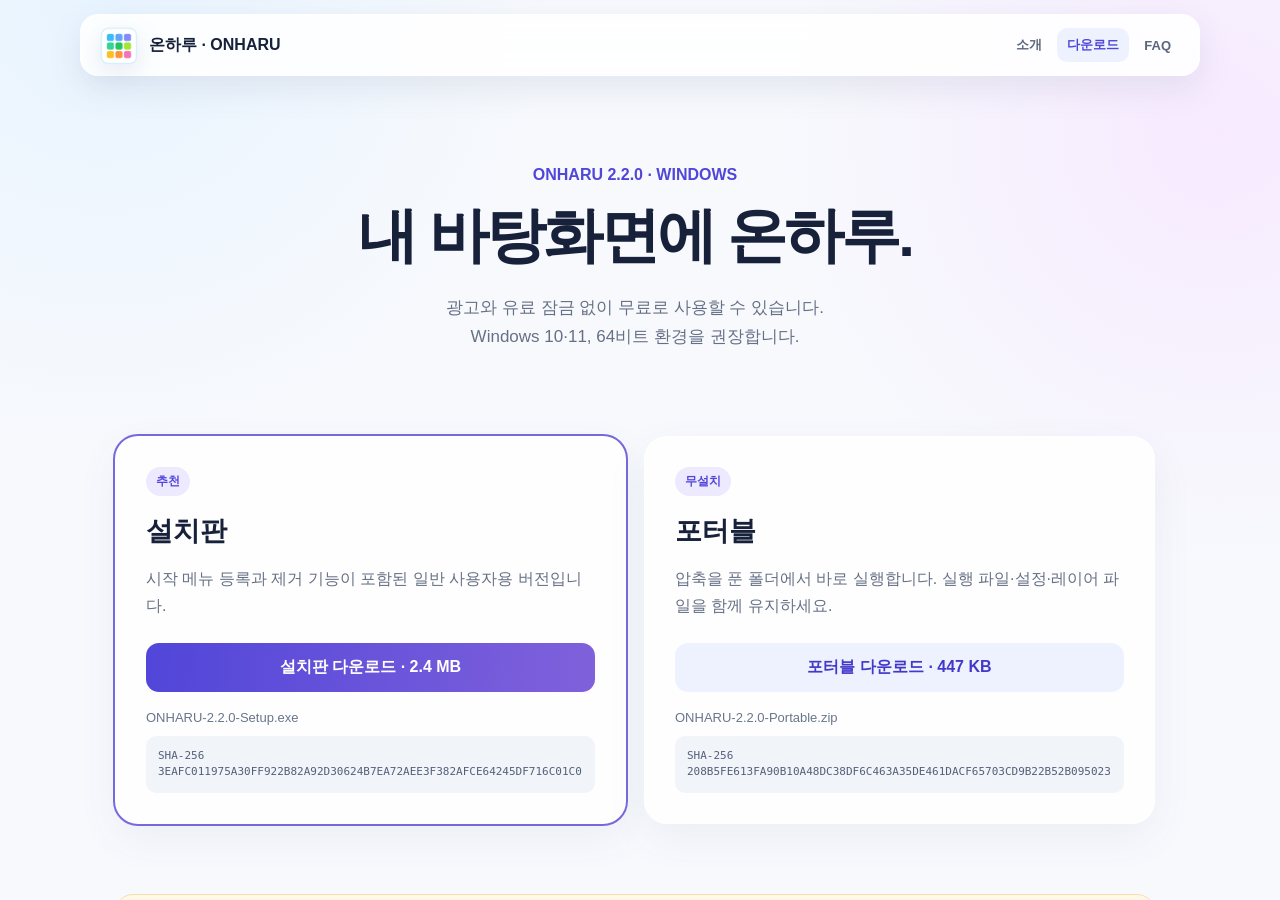
==== Distribution/ONHARU-DOWNLOAD.html @ 5af00bdf "Release ONHARU 2.2.0" ====
<!doctype html>
<html lang="ko"><head><meta charset="utf-8"><meta name="viewport" content="width=device-width,initial-scale=1">
<title>온하루 ONHARU — 다운로드</title><meta name="description" content="Windows용 바탕화면 달력 ONHARU 2.1 설치판과 포터블 버전 다운로드">
<style>:root{--ink:#17213a;--muted:#667085;--line:#dfe5f1;--indigo:#5146d9;--paper:#f7f9fd}*{box-sizing:border-box}body{margin:0;font-family:"Pretendard","Noto Sans KR","Segoe UI",sans-serif;color:var(--ink);background:radial-gradient(circle at 8% 0,#e8f4ff 0,transparent 30%),radial-gradient(circle at 95% 15%,#f7eaff 0,transparent 30%),var(--paper)}a{color:inherit}.wrap{width:min(1040px,calc(100% - 36px));margin:auto}.hero{text-align:center;padding:76px 0 42px}.eyebrow{color:var(--indigo);font-weight:800}.hero h1{font-size:clamp(38px,6vw,60px);letter-spacing:-.05em;margin:12px 0}.hero p{color:var(--muted);font-size:17px;line-height:1.7}.downloads{display:grid;grid-template-columns:1fr 1fr;gap:18px;margin:25px auto 70px}.card{background:#ffffffdb;border:1px solid #fff;border-radius:23px;padding:30px;box-shadow:0 14px 40px #53618412;transition:.2s ease}.card.downloading{transform:translateY(-4px);box-shadow:0 18px 46px #5146d926}.card.recommend{outline:2px solid #7669df}.badge{display:inline-block;padding:6px 10px;border-radius:999px;background:#ede9fe;color:#5146d9;font-size:12px;font-weight:800}.card h2{margin:17px 0 8px;font-size:27px}.card p{color:var(--muted);line-height:1.7;min-height:55px}.button{display:block;margin:23px 0 16px;padding:14px;border-radius:13px;text-align:center;text-decoration:none;background:linear-gradient(95deg,#5146d9,#8061db);color:white;font-weight:850;transition:.2s ease}.button:hover{transform:translateY(-2px);box-shadow:0 10px 25px #5146d933}.button.started{background:linear-gradient(95deg,#318b80,#52b8c8);box-shadow:none}.secondary{background:#eef2ff;color:#4338ca}.meta{font-size:13px;color:#68758b}.hash{display:block;margin-top:10px;padding:12px;background:#f1f4f9;border-radius:10px;overflow-wrap:anywhere;font:11px/1.5 Consolas,monospace;color:#536079}.notice{margin-bottom:85px;padding:25px 28px;background:#fff7e7;border:1px solid #f3dfae;border-radius:18px}.notice h2{font-size:18px;margin:0 0 8px}.notice p{margin:0;color:#6f6249;line-height:1.7;font-size:14px}.download-toast{position:fixed;z-index:1100;right:26px;bottom:26px;max-width:360px;padding:17px 20px;border:1px solid #fff;border-radius:17px;background:#17213aeb;color:#fff;box-shadow:0 16px 45px #17213a40;opacity:0;transform:translateY(18px);pointer-events:none;transition:.25s ease}.download-toast.show{opacity:1;transform:none}.download-toast strong{display:block;margin-bottom:4px}.download-toast span{color:#cbd5e1;font-size:13px}footer{padding:25px 0 40px;border-top:1px solid var(--line);color:#7a869b;font-size:12px;display:flex;justify-content:space-between}@media(max-width:680px){.downloads{grid-template-columns:1fr}.hero{padding-top:48px}.card p{min-height:0}.download-toast{right:14px;bottom:14px;left:14px}}</style><link rel="stylesheet" href="ONHARU-SITE.css"></head>
<body><header class="site-header"><div class="site-header-inner"><a class="site-brand" href="ONHARU-FEATURES.html"><img class="site-logo" src="onharu-icon.png" alt="">온하루 · ONHARU</a><nav class="site-nav" aria-label="주요 메뉴"><a href="ONHARU-FEATURES.html">소개</a><a href="ONHARU-DOWNLOAD.html" aria-current="page">다운로드</a><a href="ONHARU-FAQ.html">FAQ</a></nav></div></header><div class="site-scroll">
<main class="wrap"><section class="hero"><div class="eyebrow">ONHARU 2.2.0 · WINDOWS</div><h1>내 바탕화면에 온하루.</h1><p>광고와 유료 잠금 없이 무료로 사용할 수 있습니다.<br>Windows 10·11, 64비트 환경을 권장합니다.</p></section>
<section class="downloads"><article class="card recommend"><span class="badge">추천</span><h2>설치판</h2><p>시작 메뉴 등록과 제거 기능이 포함된 일반 사용자용 버전입니다.</p><a class="button" data-file="setup" href="downloads/ONHARU-2.2.0-Setup.exe" download>설치판 다운로드 · 2.4 MB</a><span class="meta">ONHARU-2.2.0-Setup.exe</span><code class="hash">SHA-256<br>3EAFC011975A30FF922B82A92D30624B7EA72AEE3F382AFCE64245DF716C01C0</code></article>
<article class="card"><span class="badge">무설치</span><h2>포터블</h2><p>압축을 푼 폴더에서 바로 실행합니다. 실행 파일·설정·레이어 파일을 함께 유지하세요.</p><a class="button secondary" data-file="portable" href="downloads/ONHARU-2.2.0-Portable.zip" download>포터블 다운로드 · 447 KB</a><span class="meta">ONHARU-2.2.0-Portable.zip</span><code class="hash">SHA-256<br>208B5FE613FA90B10A48DC38DF6C463A35DE461DACF65703CD9B22B52B095023</code></article></section><div class="download-toast" role="status" aria-live="polite"><strong>다운로드를 시작했습니다.</strong><span>브라우저의 다운로드 목록에서 파일을 확인하세요.</span></div>
<section class="notice"><h2>Windows에서 ‘알 수 없는 게시자’가 표시될 수 있습니다.</h2><p>현재 설치 파일에는 유료 코드 서명이 적용되지 않았습니다. 이 페이지의 SHA-256 값과 받은 파일의 값을 비교해 출처를 확인하세요. 일정·설정·연동 정보와 자동 백업은 <code>%LOCALAPPDATA%\Onharu</code>에 안전하게 저장됩니다.</p></section></main>

<footer class="site-footer"><div class="site-footer-inner"><span>MADE BY JUAN.HJLEE · ONHARU</span><span class="site-footer-meta"><a href="ONHARU-SUPPORT.html">지원·문의</a><span>·</span>
<a href="ONHARU-RELEASES.html">릴리스 노트</a><span>·</span>
<a href="ONHARU-TERMS.html">이용약관</a><span>·</span>
<a href="ONHARU-PRIVACY.html">개인정보처리방침</a><span>·</span><span>© 2026 ONHARU</span></span></div></footer>
</div><script>const toast=document.querySelector('.download-toast');document.querySelectorAll('.button[download]').forEach(button=>button.addEventListener('click',()=>{new Image().src=`download-hit.gif?file=${button.dataset.file}&v=${Date.now()}`;document.querySelectorAll('.card').forEach(card=>card.classList.remove('downloading'));button.closest('.card').classList.add('downloading');const label=button.textContent;button.classList.add('started');button.textContent='다운로드 시작됨 ✓';toast.classList.add('show');clearTimeout(window.downloadNotice);window.downloadNotice=setTimeout(()=>{button.classList.remove('started');button.textContent=label;button.closest('.card').classList.remove('downloading');toast.classList.remove('show')},4000)}));</script></body></html>
---- Distribution/ONHARU-SITE.css ----
html,body{height:100%;overflow:hidden}
.site-header{position:fixed;z-index:1000;top:14px;left:0;width:100%;padding:0 16px}
.site-header-inner{width:min(1120px,100%);height:62px;margin:auto;padding:0 18px;display:flex;align-items:center;justify-content:space-between;gap:20px;border:1px solid #fff;background:#ffffffd9;border-radius:18px;box-shadow:0 12px 35px #5361841f;backdrop-filter:blur(16px);-webkit-backdrop-filter:blur(16px)}
.site-brand{display:flex;align-items:center;gap:11px;flex:0 0 auto;color:#17213a;font-weight:850;text-decoration:none}
.site-logo{display:block;width:39px;height:39px;object-fit:contain;filter:drop-shadow(0 8px 12px #6574a024)}
.site-nav{display:flex;align-items:center;gap:5px}.site-nav a{padding:8px 10px;border-radius:10px;color:#59667c;font-size:13px;font-weight:750;text-decoration:none;white-space:nowrap}.site-nav a:hover,.site-nav a[aria-current=page]{background:#eef2ff;color:#5146d9}
.site-footer{width:100%;padding:25px 18px 40px;border-top:1px solid #dfe5f1;color:#7a869b;font-size:12px}.site-footer-inner{width:min(1120px,100%);margin:auto;display:flex;align-items:center;justify-content:space-between;gap:18px}.site-footer-meta{display:flex;align-items:center;justify-content:flex-end;flex-wrap:wrap;gap:8px}.site-footer a{color:#7a869b;text-decoration:none}.site-footer a:hover{color:#5146d9;text-decoration:underline;text-underline-offset:3px}
.site-scroll{position:fixed;inset:90px 0 0;overflow-y:scroll;overflow-x:hidden;scrollbar-gutter:stable;scrollbar-width:thin;scrollbar-color:#8679df #edf3fb}
.site-scroll::-webkit-scrollbar{width:13px}.site-scroll::-webkit-scrollbar-track{background:linear-gradient(#f0f5fc,#f8effa);border-radius:999px}.site-scroll::-webkit-scrollbar-thumb{min-height:54px;border:3px solid transparent;border-radius:999px;background:linear-gradient(180deg,#7568da,#a56dce,#67bfc2) border-box}.site-scroll::-webkit-scrollbar-thumb:hover{background:linear-gradient(180deg,#5f53c9,#9360bc,#4eaaae) border-box}
@media(max-width:620px){.site-header{top:8px;padding:0 8px}.site-header-inner{height:58px;padding:0 11px;border-radius:15px;gap:8px}.site-brand{font-size:0;gap:0}.site-logo{transform:scale(.9)}.site-nav{gap:0}.site-nav a{padding:8px 9px;font-size:12px}.site-scroll{inset:76px 0 0}.site-scroll::-webkit-scrollbar{width:9px}.site-footer{padding:22px 18px 30px}.site-footer-inner{align-items:flex-start;flex-direction:column;gap:8px}}
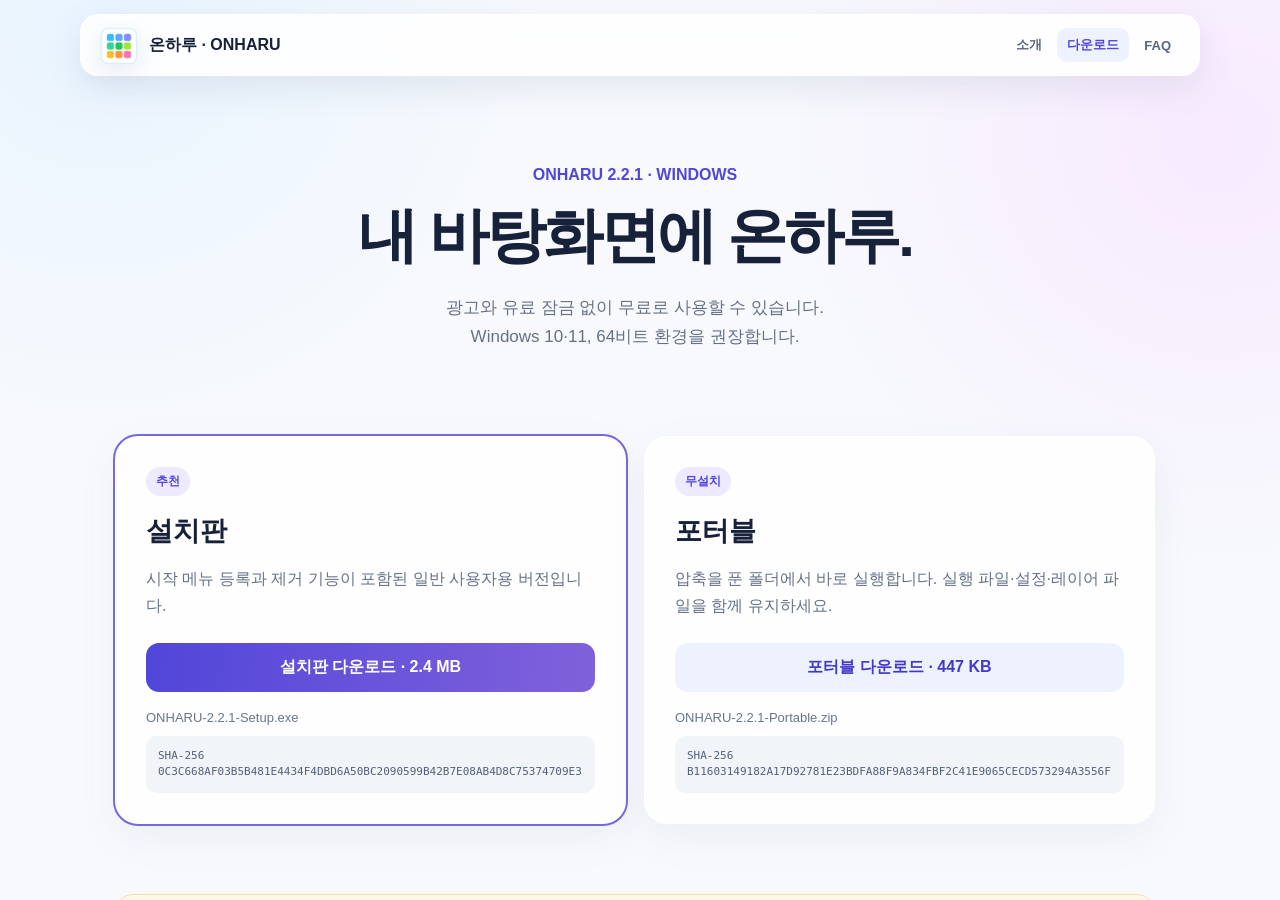
==== commit 37b889c9: "Release ONHARU 2.2.1 and repair update checks" ====
--- a/Distribution/ONHARU-DOWNLOAD.html
+++ b/Distribution/ONHARU-DOWNLOAD.html
@@ -1,11 +1,11 @@
 <!doctype html>
 <html lang="ko"><head><meta charset="utf-8"><meta name="viewport" content="width=device-width,initial-scale=1">
-<title>온하루 ONHARU — 다운로드</title><meta name="description" content="Windows용 바탕화면 달력 ONHARU 2.1 설치판과 포터블 버전 다운로드">
+<title>온하루 ONHARU — 다운로드</title><meta name="description" content="Windows용 바탕화면 달력 ONHARU 2.2 설치판과 포터블 버전 다운로드">
 <style>:root{--ink:#17213a;--muted:#667085;--line:#dfe5f1;--indigo:#5146d9;--paper:#f7f9fd}*{box-sizing:border-box}body{margin:0;font-family:"Pretendard","Noto Sans KR","Segoe UI",sans-serif;color:var(--ink);background:radial-gradient(circle at 8% 0,#e8f4ff 0,transparent 30%),radial-gradient(circle at 95% 15%,#f7eaff 0,transparent 30%),var(--paper)}a{color:inherit}.wrap{width:min(1040px,calc(100% - 36px));margin:auto}.hero{text-align:center;padding:76px 0 42px}.eyebrow{color:var(--indigo);font-weight:800}.hero h1{font-size:clamp(38px,6vw,60px);letter-spacing:-.05em;margin:12px 0}.hero p{color:var(--muted);font-size:17px;line-height:1.7}.downloads{display:grid;grid-template-columns:1fr 1fr;gap:18px;margin:25px auto 70px}.card{background:#ffffffdb;border:1px solid #fff;border-radius:23px;padding:30px;box-shadow:0 14px 40px #53618412;transition:.2s ease}.card.downloading{transform:translateY(-4px);box-shadow:0 18px 46px #5146d926}.card.recommend{outline:2px solid #7669df}.badge{display:inline-block;padding:6px 10px;border-radius:999px;background:#ede9fe;color:#5146d9;font-size:12px;font-weight:800}.card h2{margin:17px 0 8px;font-size:27px}.card p{color:var(--muted);line-height:1.7;min-height:55px}.button{display:block;margin:23px 0 16px;padding:14px;border-radius:13px;text-align:center;text-decoration:none;background:linear-gradient(95deg,#5146d9,#8061db);color:white;font-weight:850;transition:.2s ease}.button:hover{transform:translateY(-2px);box-shadow:0 10px 25px #5146d933}.button.started{background:linear-gradient(95deg,#318b80,#52b8c8);box-shadow:none}.secondary{background:#eef2ff;color:#4338ca}.meta{font-size:13px;color:#68758b}.hash{display:block;margin-top:10px;padding:12px;background:#f1f4f9;border-radius:10px;overflow-wrap:anywhere;font:11px/1.5 Consolas,monospace;color:#536079}.notice{margin-bottom:85px;padding:25px 28px;background:#fff7e7;border:1px solid #f3dfae;border-radius:18px}.notice h2{font-size:18px;margin:0 0 8px}.notice p{margin:0;color:#6f6249;line-height:1.7;font-size:14px}.download-toast{position:fixed;z-index:1100;right:26px;bottom:26px;max-width:360px;padding:17px 20px;border:1px solid #fff;border-radius:17px;background:#17213aeb;color:#fff;box-shadow:0 16px 45px #17213a40;opacity:0;transform:translateY(18px);pointer-events:none;transition:.25s ease}.download-toast.show{opacity:1;transform:none}.download-toast strong{display:block;margin-bottom:4px}.download-toast span{color:#cbd5e1;font-size:13px}footer{padding:25px 0 40px;border-top:1px solid var(--line);color:#7a869b;font-size:12px;display:flex;justify-content:space-between}@media(max-width:680px){.downloads{grid-template-columns:1fr}.hero{padding-top:48px}.card p{min-height:0}.download-toast{right:14px;bottom:14px;left:14px}}</style><link rel="stylesheet" href="ONHARU-SITE.css"></head>
 <body><header class="site-header"><div class="site-header-inner"><a class="site-brand" href="ONHARU-FEATURES.html"><img class="site-logo" src="onharu-icon.png" alt="">온하루 · ONHARU</a><nav class="site-nav" aria-label="주요 메뉴"><a href="ONHARU-FEATURES.html">소개</a><a href="ONHARU-DOWNLOAD.html" aria-current="page">다운로드</a><a href="ONHARU-FAQ.html">FAQ</a></nav></div></header><div class="site-scroll">
-<main class="wrap"><section class="hero"><div class="eyebrow">ONHARU 2.2.0 · WINDOWS</div><h1>내 바탕화면에 온하루.</h1><p>광고와 유료 잠금 없이 무료로 사용할 수 있습니다.<br>Windows 10·11, 64비트 환경을 권장합니다.</p></section>
-<section class="downloads"><article class="card recommend"><span class="badge">추천</span><h2>설치판</h2><p>시작 메뉴 등록과 제거 기능이 포함된 일반 사용자용 버전입니다.</p><a class="button" data-file="setup" href="downloads/ONHARU-2.2.0-Setup.exe" download>설치판 다운로드 · 2.4 MB</a><span class="meta">ONHARU-2.2.0-Setup.exe</span><code class="hash">SHA-256<br>3EAFC011975A30FF922B82A92D30624B7EA72AEE3F382AFCE64245DF716C01C0</code></article>
-<article class="card"><span class="badge">무설치</span><h2>포터블</h2><p>압축을 푼 폴더에서 바로 실행합니다. 실행 파일·설정·레이어 파일을 함께 유지하세요.</p><a class="button secondary" data-file="portable" href="downloads/ONHARU-2.2.0-Portable.zip" download>포터블 다운로드 · 447 KB</a><span class="meta">ONHARU-2.2.0-Portable.zip</span><code class="hash">SHA-256<br>208B5FE613FA90B10A48DC38DF6C463A35DE461DACF65703CD9B22B52B095023</code></article></section><div class="download-toast" role="status" aria-live="polite"><strong>다운로드를 시작했습니다.</strong><span>브라우저의 다운로드 목록에서 파일을 확인하세요.</span></div>
+<main class="wrap"><section class="hero"><div class="eyebrow">ONHARU 2.2.1 · WINDOWS</div><h1>내 바탕화면에 온하루.</h1><p>광고와 유료 잠금 없이 무료로 사용할 수 있습니다.<br>Windows 10·11, 64비트 환경을 권장합니다.</p></section>
+<section class="downloads"><article class="card recommend"><span class="badge">추천</span><h2>설치판</h2><p>시작 메뉴 등록과 제거 기능이 포함된 일반 사용자용 버전입니다.</p><a class="button" data-file="setup" href="downloads/ONHARU-2.2.1-Setup.exe" download>설치판 다운로드 · 2.4 MB</a><span class="meta">ONHARU-2.2.1-Setup.exe</span><code class="hash">SHA-256<br>0C3C668AF03B5B481E4434F4DBD6A50BC2090599B42B7E08AB4D8C75374709E3</code></article>
+<article class="card"><span class="badge">무설치</span><h2>포터블</h2><p>압축을 푼 폴더에서 바로 실행합니다. 실행 파일·설정·레이어 파일을 함께 유지하세요.</p><a class="button secondary" data-file="portable" href="downloads/ONHARU-2.2.1-Portable.zip" download>포터블 다운로드 · 447 KB</a><span class="meta">ONHARU-2.2.1-Portable.zip</span><code class="hash">SHA-256<br>B11603149182A17D92781E23BDFA88F9A834FBF2C41E9065CECD573294A3556F</code></article></section><div class="download-toast" role="status" aria-live="polite"><strong>다운로드를 시작했습니다.</strong><span>브라우저의 다운로드 목록에서 파일을 확인하세요.</span></div>
 <section class="notice"><h2>Windows에서 ‘알 수 없는 게시자’가 표시될 수 있습니다.</h2><p>현재 설치 파일에는 유료 코드 서명이 적용되지 않았습니다. 이 페이지의 SHA-256 값과 받은 파일의 값을 비교해 출처를 확인하세요. 일정·설정·연동 정보와 자동 백업은 <code>%LOCALAPPDATA%\Onharu</code>에 안전하게 저장됩니다.</p></section></main>
 
 <footer class="site-footer"><div class="site-footer-inner"><span>MADE BY JUAN.HJLEE · ONHARU</span><span class="site-footer-meta"><a href="ONHARU-SUPPORT.html">지원·문의</a><span>·</span>
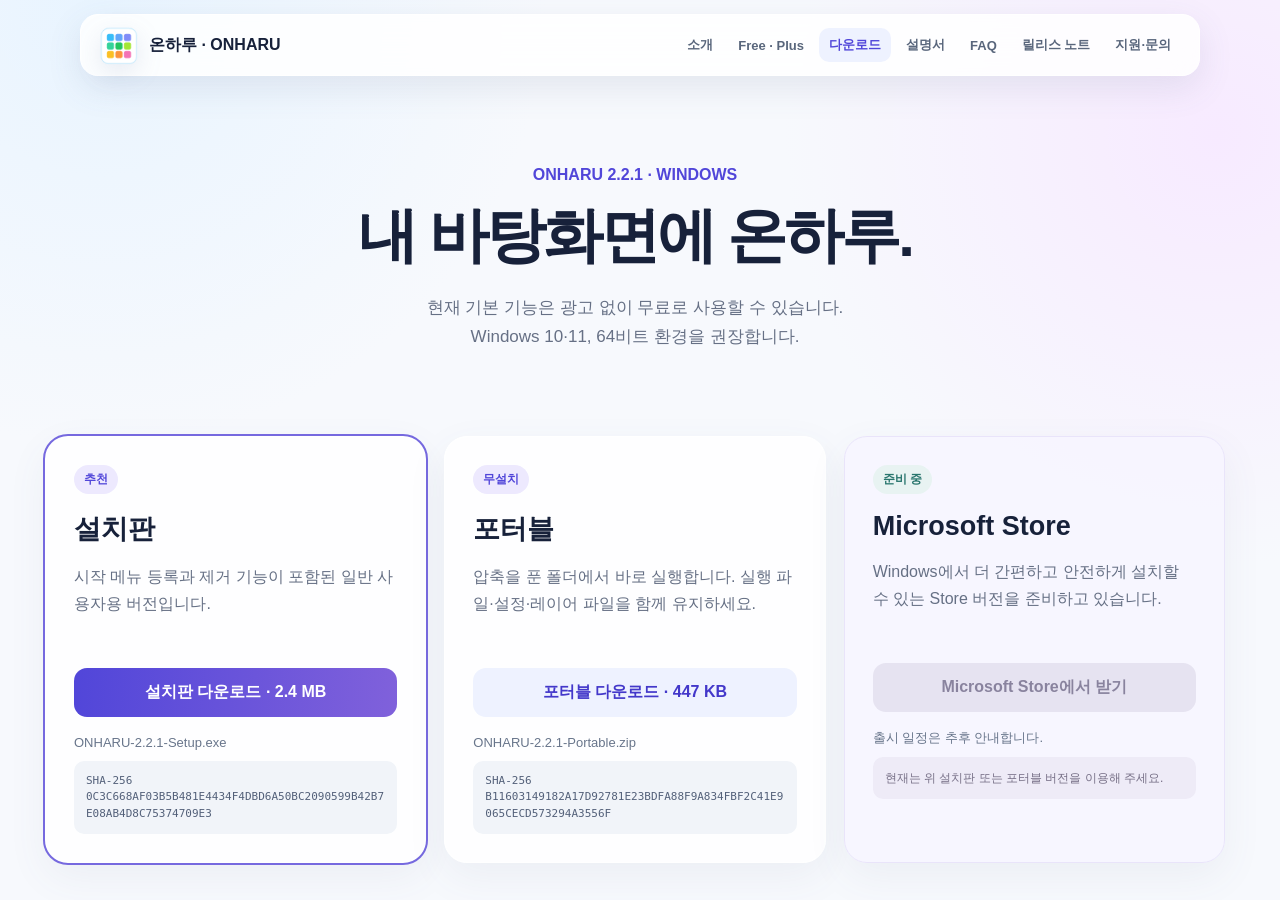
==== commit 195755d6: "Release ONHARU 2.2.2" ====
--- a/Distribution/ONHARU-DOWNLOAD.html
+++ b/Distribution/ONHARU-DOWNLOAD.html
@@ -1,15 +1,14 @@
 <!doctype html>
 <html lang="ko"><head><meta charset="utf-8"><meta name="viewport" content="width=device-width,initial-scale=1">
-<title>온하루 ONHARU — 다운로드</title><meta name="description" content="Windows용 바탕화면 달력 ONHARU 2.2 설치판과 포터블 버전 다운로드">
-<style>:root{--ink:#17213a;--muted:#667085;--line:#dfe5f1;--indigo:#5146d9;--paper:#f7f9fd}*{box-sizing:border-box}body{margin:0;font-family:"Pretendard","Noto Sans KR","Segoe UI",sans-serif;color:var(--ink);background:radial-gradient(circle at 8% 0,#e8f4ff 0,transparent 30%),radial-gradient(circle at 95% 15%,#f7eaff 0,transparent 30%),var(--paper)}a{color:inherit}.wrap{width:min(1040px,calc(100% - 36px));margin:auto}.hero{text-align:center;padding:76px 0 42px}.eyebrow{color:var(--indigo);font-weight:800}.hero h1{font-size:clamp(38px,6vw,60px);letter-spacing:-.05em;margin:12px 0}.hero p{color:var(--muted);font-size:17px;line-height:1.7}.downloads{display:grid;grid-template-columns:1fr 1fr;gap:18px;margin:25px auto 70px}.card{background:#ffffffdb;border:1px solid #fff;border-radius:23px;padding:30px;box-shadow:0 14px 40px #53618412;transition:.2s ease}.card.downloading{transform:translateY(-4px);box-shadow:0 18px 46px #5146d926}.card.recommend{outline:2px solid #7669df}.badge{display:inline-block;padding:6px 10px;border-radius:999px;background:#ede9fe;color:#5146d9;font-size:12px;font-weight:800}.card h2{margin:17px 0 8px;font-size:27px}.card p{color:var(--muted);line-height:1.7;min-height:55px}.button{display:block;margin:23px 0 16px;padding:14px;border-radius:13px;text-align:center;text-decoration:none;background:linear-gradient(95deg,#5146d9,#8061db);color:white;font-weight:850;transition:.2s ease}.button:hover{transform:translateY(-2px);box-shadow:0 10px 25px #5146d933}.button.started{background:linear-gradient(95deg,#318b80,#52b8c8);box-shadow:none}.secondary{background:#eef2ff;color:#4338ca}.meta{font-size:13px;color:#68758b}.hash{display:block;margin-top:10px;padding:12px;background:#f1f4f9;border-radius:10px;overflow-wrap:anywhere;font:11px/1.5 Consolas,monospace;color:#536079}.notice{margin-bottom:85px;padding:25px 28px;background:#fff7e7;border:1px solid #f3dfae;border-radius:18px}.notice h2{font-size:18px;margin:0 0 8px}.notice p{margin:0;color:#6f6249;line-height:1.7;font-size:14px}.download-toast{position:fixed;z-index:1100;right:26px;bottom:26px;max-width:360px;padding:17px 20px;border:1px solid #fff;border-radius:17px;background:#17213aeb;color:#fff;box-shadow:0 16px 45px #17213a40;opacity:0;transform:translateY(18px);pointer-events:none;transition:.25s ease}.download-toast.show{opacity:1;transform:none}.download-toast strong{display:block;margin-bottom:4px}.download-toast span{color:#cbd5e1;font-size:13px}footer{padding:25px 0 40px;border-top:1px solid var(--line);color:#7a869b;font-size:12px;display:flex;justify-content:space-between}@media(max-width:680px){.downloads{grid-template-columns:1fr}.hero{padding-top:48px}.card p{min-height:0}.download-toast{right:14px;bottom:14px;left:14px}}</style><link rel="stylesheet" href="ONHARU-SITE.css"></head>
-<body><header class="site-header"><div class="site-header-inner"><a class="site-brand" href="ONHARU-FEATURES.html"><img class="site-logo" src="onharu-icon.png" alt="">온하루 · ONHARU</a><nav class="site-nav" aria-label="주요 메뉴"><a href="ONHARU-FEATURES.html">소개</a><a href="ONHARU-DOWNLOAD.html" aria-current="page">다운로드</a><a href="ONHARU-FAQ.html">FAQ</a></nav></div></header><div class="site-scroll">
-<main class="wrap"><section class="hero"><div class="eyebrow">ONHARU 2.2.1 · WINDOWS</div><h1>내 바탕화면에 온하루.</h1><p>광고와 유료 잠금 없이 무료로 사용할 수 있습니다.<br>Windows 10·11, 64비트 환경을 권장합니다.</p></section>
+<title>온하루 ONHARU — 다운로드</title><meta name="description" content="Windows용 바탕화면 달력 ONHARU 2.2.1 설치판과 포터블 버전 다운로드">
+<style>:root{--ink:#17213a;--muted:#667085;--line:#dfe5f1;--indigo:#5146d9;--paper:#f7f9fd}*{box-sizing:border-box}body{margin:0;font-family:"Pretendard","Noto Sans KR","Segoe UI",sans-serif;color:var(--ink);background:radial-gradient(circle at 8% 0,#e8f4ff 0,transparent 30%),radial-gradient(circle at 95% 15%,#f7eaff 0,transparent 30%),var(--paper)}a{color:inherit}.wrap{width:min(1180px,calc(100% - 36px));margin:auto}.hero{text-align:center;padding:76px 0 42px}.eyebrow{color:var(--indigo);font-weight:800}.hero h1{font-size:clamp(38px,6vw,60px);letter-spacing:-.05em;margin:12px 0}.hero p{color:var(--muted);font-size:17px;line-height:1.7}.downloads{display:grid;grid-template-columns:repeat(3,minmax(0,1fr));gap:18px;margin:25px auto 70px}.card{background:#ffffffdb;border:1px solid #fff;border-radius:23px;padding:28px;box-shadow:0 14px 40px #53618412;transition:.2s ease}.card.downloading{transform:translateY(-4px);box-shadow:0 18px 46px #5146d926}.card.recommend{outline:2px solid #7669df}.card.upcoming{background:#f7f5ffcc;border-color:#e9e4fa}.badge{display:inline-block;padding:6px 10px;border-radius:999px;background:#ede9fe;color:#5146d9;font-size:12px;font-weight:800}.card.upcoming .badge{background:#e8f3f2;color:#28756d}.card h2{margin:17px 0 8px;font-size:27px}.card p{color:var(--muted);line-height:1.7;min-height:82px}.button{display:block;margin:23px 0 16px;padding:14px;border-radius:13px;text-align:center;text-decoration:none;background:linear-gradient(95deg,#5146d9,#8061db);color:white;font-weight:850;transition:.2s ease}.button:hover{transform:translateY(-2px);box-shadow:0 10px 25px #5146d933}.button.started{background:linear-gradient(95deg,#318b80,#52b8c8);box-shadow:none}.secondary{background:#eef2ff;color:#4338ca}.button.disabled{background:#e6e3f1;color:#89839e;cursor:not-allowed;box-shadow:none}.meta{font-size:13px;color:#68758b}.hash{display:block;margin-top:10px;padding:12px;background:#f1f4f9;border-radius:10px;overflow-wrap:anywhere;font:11px/1.5 Consolas,monospace;color:#536079}.availability{display:block;margin-top:10px;padding:12px;border-radius:10px;background:#eeebf7;color:#777087;font-size:12px;line-height:1.5}.notice{margin-bottom:85px;padding:25px 28px;background:#fff7e7;border:1px solid #f3dfae;border-radius:18px}.notice h2{font-size:18px;margin:0 0 8px}.notice p,.notice li{color:#6f6249;line-height:1.75;font-size:14px}.notice ol{margin:12px 0;padding-left:22px}.notice code{padding:2px 5px;border-radius:5px;background:#fff;font-size:12px}.notice a{color:#6854c9;font-weight:800}.download-toast{position:fixed;z-index:1100;right:26px;bottom:26px;max-width:360px;padding:17px 20px;border:1px solid #fff;border-radius:17px;background:#17213aeb;color:#fff;box-shadow:0 16px 45px #17213a40;opacity:0;transform:translateY(18px);pointer-events:none;transition:.25s ease}.download-toast.show{opacity:1;transform:none}.download-toast strong{display:block;margin-bottom:4px}.download-toast span{color:#cbd5e1;font-size:13px}footer{padding:25px 0 40px;border-top:1px solid var(--line);color:#7a869b;font-size:12px;display:flex;justify-content:space-between}@media(max-width:900px){.downloads{grid-template-columns:1fr 1fr}.card p{min-height:55px}}@media(max-width:680px){.downloads{grid-template-columns:1fr}.hero{padding-top:48px}.card p{min-height:0}.download-toast{right:14px;bottom:14px;left:14px}}</style><link rel="stylesheet" href="ONHARU-SITE.css"></head>
+<body><header class="site-header"><div class="site-header-inner"><a class="site-brand" href="ONHARU-FEATURES.html"><img class="site-logo" src="onharu-icon.png" alt="">온하루 · ONHARU</a><nav class="site-nav" aria-label="주요 메뉴"><a href="ONHARU-FEATURES.html">소개</a><a href="ONHARU-PLUS.html">Free · Plus</a><a href="ONHARU-DOWNLOAD.html" aria-current="page">다운로드</a><a href="ONHARU-GUIDE.html">설명서</a><a href="ONHARU-FAQ.html">FAQ</a><a href="ONHARU-RELEASES.html">릴리스 노트</a><a href="ONHARU-SUPPORT.html">지원·문의</a></nav></div></header><div class="site-scroll">
+<main class="wrap"><section class="hero"><div class="eyebrow">ONHARU 2.2.1 · WINDOWS</div><h1>내 바탕화면에 온하루.</h1><p>현재 기본 기능은 광고 없이 무료로 사용할 수 있습니다.<br>Windows 10·11, 64비트 환경을 권장합니다.</p></section>
 <section class="downloads"><article class="card recommend"><span class="badge">추천</span><h2>설치판</h2><p>시작 메뉴 등록과 제거 기능이 포함된 일반 사용자용 버전입니다.</p><a class="button" data-file="setup" href="downloads/ONHARU-2.2.1-Setup.exe" download>설치판 다운로드 · 2.4 MB</a><span class="meta">ONHARU-2.2.1-Setup.exe</span><code class="hash">SHA-256<br>0C3C668AF03B5B481E4434F4DBD6A50BC2090599B42B7E08AB4D8C75374709E3</code></article>
-<article class="card"><span class="badge">무설치</span><h2>포터블</h2><p>압축을 푼 폴더에서 바로 실행합니다. 실행 파일·설정·레이어 파일을 함께 유지하세요.</p><a class="button secondary" data-file="portable" href="downloads/ONHARU-2.2.1-Portable.zip" download>포터블 다운로드 · 447 KB</a><span class="meta">ONHARU-2.2.1-Portable.zip</span><code class="hash">SHA-256<br>B11603149182A17D92781E23BDFA88F9A834FBF2C41E9065CECD573294A3556F</code></article></section><div class="download-toast" role="status" aria-live="polite"><strong>다운로드를 시작했습니다.</strong><span>브라우저의 다운로드 목록에서 파일을 확인하세요.</span></div>
-<section class="notice"><h2>Windows에서 ‘알 수 없는 게시자’가 표시될 수 있습니다.</h2><p>현재 설치 파일에는 유료 코드 서명이 적용되지 않았습니다. 이 페이지의 SHA-256 값과 받은 파일의 값을 비교해 출처를 확인하세요. 일정·설정·연동 정보와 자동 백업은 <code>%LOCALAPPDATA%\Onharu</code>에 안전하게 저장됩니다.</p></section></main>
+<article class="card"><span class="badge">무설치</span><h2>포터블</h2><p>압축을 푼 폴더에서 바로 실행합니다. 실행 파일·설정·레이어 파일을 함께 유지하세요.</p><a class="button secondary" data-file="portable" href="downloads/ONHARU-2.2.1-Portable.zip" download>포터블 다운로드 · 447 KB</a><span class="meta">ONHARU-2.2.1-Portable.zip</span><code class="hash">SHA-256<br>B11603149182A17D92781E23BDFA88F9A834FBF2C41E9065CECD573294A3556F</code></article>
+<article class="card upcoming"><span class="badge">준비 중</span><h2>Microsoft Store</h2><p>Windows에서 더 간편하고 안전하게 설치할 수 있는 Store 버전을 준비하고 있습니다.</p><span class="button disabled" aria-disabled="true">Microsoft Store에서 받기</span><span class="meta">출시 일정은 추후 안내합니다.</span><span class="availability">현재는 위 설치판 또는 포터블 버전을 이용해 주세요.</span></article></section><div class="download-toast" role="status" aria-live="polite"><strong>다운로드를 시작했습니다.</strong><span>브라우저의 다운로드 목록에서 파일을 확인하세요.</span></div>
+<section class="notice"><h2>2.1·2.2.0 사용자는 2.2.1을 한 번 직접 설치해 주세요.</h2><p>이전 버전의 자동 업데이트 연결 문제를 고친 안정화 버전입니다. 2.2.1을 설치한 뒤부터는 앱의 사용자 승인형 자동 업데이트를 정상적으로 사용할 수 있으며 기존 일정·설정·Google 연결·일기·시간표 데이터는 유지됩니다.</p><h2>Windows에서 ‘알 수 없는 게시자’가 표시될 수 있습니다.</h2><p>현재 설치 파일에는 유료 코드 서명이 적용되지 않았습니다. 반드시 이 페이지에서 받은 공식 파일인지 먼저 확인하세요.</p><ol><li>파일 이름이 <strong>ONHARU-2.2.1-Setup.exe</strong>인지 확인합니다.</li><li>Windows 보호 화면에서 <strong>추가 정보</strong>를 누르고, 파일 출처가 맞을 때만 <strong>실행</strong>을 선택합니다.</li><li>더 정확히 확인하려면 PowerShell에서 <code>Get-FileHash .\ONHARU-2.2.1-Setup.exe</code>를 실행해 위 SHA-256 값과 비교합니다.</li></ol><p>일정·설정·연동 정보와 자동 백업은 <code>%LOCALAPPDATA%\Onharu</code>에 저장됩니다. 업데이트 후에도 유지됩니다. 설치부터 차근차근 보려면 <a href="ONHARU-GUIDE.html#install">사용설명서</a>를 확인하세요.</p></section></main>
 
-<footer class="site-footer"><div class="site-footer-inner"><span>MADE BY JUAN.HJLEE · ONHARU</span><span class="site-footer-meta"><a href="ONHARU-SUPPORT.html">지원·문의</a><span>·</span>
-<a href="ONHARU-RELEASES.html">릴리스 노트</a><span>·</span>
-<a href="ONHARU-TERMS.html">이용약관</a><span>·</span>
+<footer class="site-footer"><div class="site-footer-inner"><span>MADE BY JUAN.HJLEE · ONHARU</span><span class="site-footer-meta"><a href="ONHARU-TERMS.html">이용약관</a><span>·</span>
 <a href="ONHARU-PRIVACY.html">개인정보처리방침</a><span>·</span><span>© 2026 ONHARU</span></span></div></footer>
 </div><script>const toast=document.querySelector('.download-toast');document.querySelectorAll('.button[download]').forEach(button=>button.addEventListener('click',()=>{new Image().src=`download-hit.gif?file=${button.dataset.file}&v=${Date.now()}`;document.querySelectorAll('.card').forEach(card=>card.classList.remove('downloading'));button.closest('.card').classList.add('downloading');const label=button.textContent;button.classList.add('started');button.textContent='다운로드 시작됨 ✓';toast.classList.add('show');clearTimeout(window.downloadNotice);window.downloadNotice=setTimeout(()=>{button.classList.remove('started');button.textContent=label;button.closest('.card').classList.remove('downloading');toast.classList.remove('show')},4000)}));</script></body></html>
--- a/Distribution/ONHARU-SITE.css
+++ b/Distribution/ONHARU-SITE.css
@@ -3,8 +3,8 @@
 .site-header-inner{width:min(1120px,100%);height:62px;margin:auto;padding:0 18px;display:flex;align-items:center;justify-content:space-between;gap:20px;border:1px solid #fff;background:#ffffffd9;border-radius:18px;box-shadow:0 12px 35px #5361841f;backdrop-filter:blur(16px);-webkit-backdrop-filter:blur(16px)}
 .site-brand{display:flex;align-items:center;gap:11px;flex:0 0 auto;color:#17213a;font-weight:850;text-decoration:none}
 .site-logo{display:block;width:39px;height:39px;object-fit:contain;filter:drop-shadow(0 8px 12px #6574a024)}
-.site-nav{display:flex;align-items:center;gap:5px}.site-nav a{padding:8px 10px;border-radius:10px;color:#59667c;font-size:13px;font-weight:750;text-decoration:none;white-space:nowrap}.site-nav a:hover,.site-nav a[aria-current=page]{background:#eef2ff;color:#5146d9}
+.site-nav{display:flex;align-items:center;gap:5px;overflow-x:auto;scrollbar-width:none}.site-nav::-webkit-scrollbar{display:none}.site-nav a{padding:8px 10px;border-radius:10px;color:#59667c;font-size:13px;font-weight:750;text-decoration:none;white-space:nowrap}.site-nav a:hover,.site-nav a[aria-current=page]{background:#eef2ff;color:#5146d9}
 .site-footer{width:100%;padding:25px 18px 40px;border-top:1px solid #dfe5f1;color:#7a869b;font-size:12px}.site-footer-inner{width:min(1120px,100%);margin:auto;display:flex;align-items:center;justify-content:space-between;gap:18px}.site-footer-meta{display:flex;align-items:center;justify-content:flex-end;flex-wrap:wrap;gap:8px}.site-footer a{color:#7a869b;text-decoration:none}.site-footer a:hover{color:#5146d9;text-decoration:underline;text-underline-offset:3px}
 .site-scroll{position:fixed;inset:90px 0 0;overflow-y:scroll;overflow-x:hidden;scrollbar-gutter:stable;scrollbar-width:thin;scrollbar-color:#8679df #edf3fb}
 .site-scroll::-webkit-scrollbar{width:13px}.site-scroll::-webkit-scrollbar-track{background:linear-gradient(#f0f5fc,#f8effa);border-radius:999px}.site-scroll::-webkit-scrollbar-thumb{min-height:54px;border:3px solid transparent;border-radius:999px;background:linear-gradient(180deg,#7568da,#a56dce,#67bfc2) border-box}.site-scroll::-webkit-scrollbar-thumb:hover{background:linear-gradient(180deg,#5f53c9,#9360bc,#4eaaae) border-box}
-@media(max-width:620px){.site-header{top:8px;padding:0 8px}.site-header-inner{height:58px;padding:0 11px;border-radius:15px;gap:8px}.site-brand{font-size:0;gap:0}.site-logo{transform:scale(.9)}.site-nav{gap:0}.site-nav a{padding:8px 9px;font-size:12px}.site-scroll{inset:76px 0 0}.site-scroll::-webkit-scrollbar{width:9px}.site-footer{padding:22px 18px 30px}.site-footer-inner{align-items:flex-start;flex-direction:column;gap:8px}}
+@media(max-width:620px){.site-header{top:8px;padding:0 8px}.site-header-inner{height:58px;padding:0 11px;border-radius:15px;gap:8px}.site-brand{font-size:0;gap:0;flex:0 0 auto}.site-logo{transform:scale(.9)}.site-nav{gap:0;min-width:0}.site-nav a{padding:8px 9px;font-size:12px}.site-scroll{inset:76px 0 0}.site-scroll::-webkit-scrollbar{width:9px}.site-footer{padding:22px 18px 30px}.site-footer-inner{align-items:flex-start;flex-direction:column;gap:8px}}
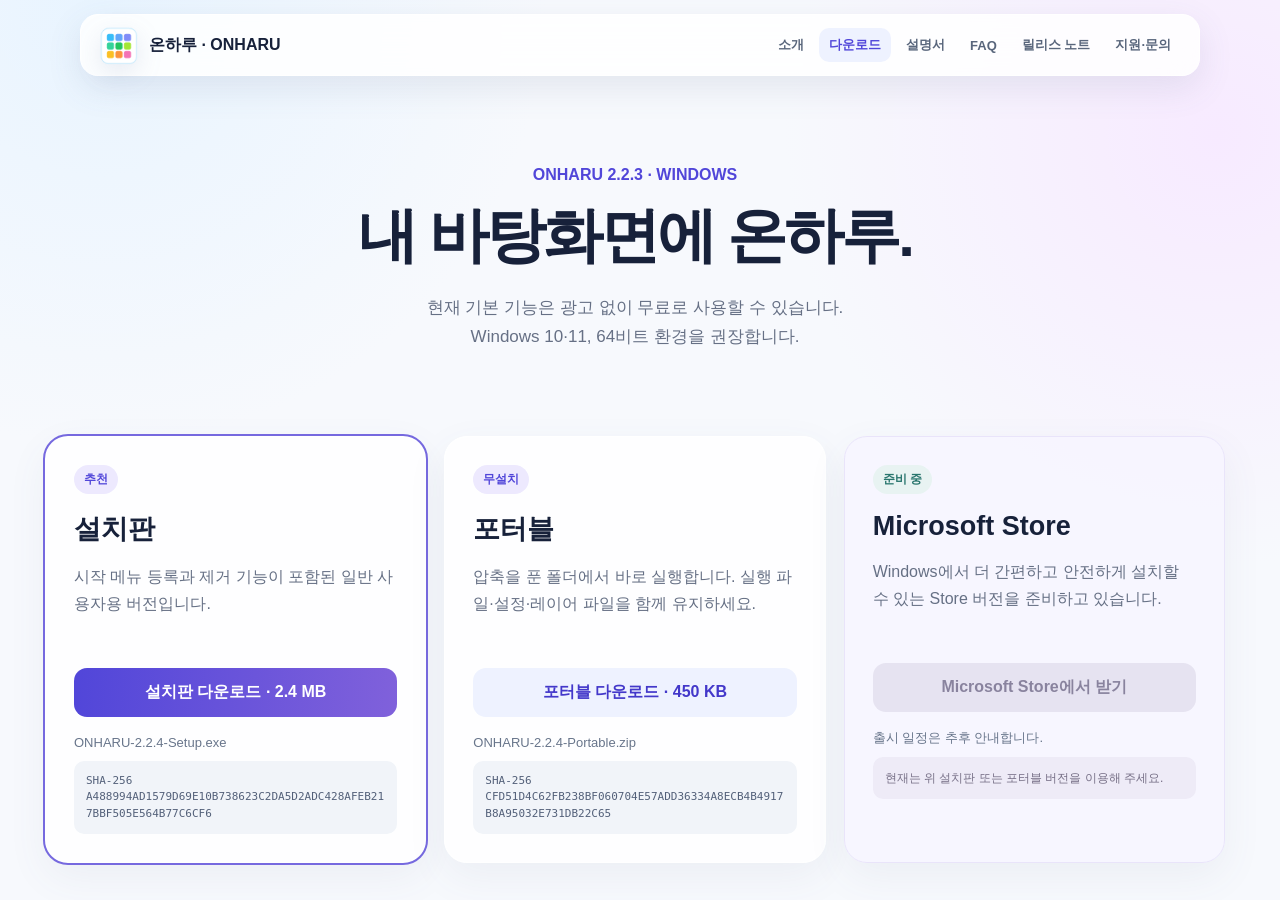
==== commit 2a44786f: "Release ONHARU 2.2.4" ====
--- a/Distribution/ONHARU-DOWNLOAD.html
+++ b/Distribution/ONHARU-DOWNLOAD.html
@@ -1,14 +1,15 @@
 <!doctype html>
 <html lang="ko"><head><meta charset="utf-8"><meta name="viewport" content="width=device-width,initial-scale=1">
-<title>온하루 ONHARU — 다운로드</title><meta name="description" content="Windows용 바탕화면 달력 ONHARU 2.2.1 설치판과 포터블 버전 다운로드">
+<title>온하루 ONHARU — 다운로드</title><meta name="description" content="Windows용 바탕화면 달력 ONHARU 2.2.3 설치판과 포터블 버전 다운로드">
 <style>:root{--ink:#17213a;--muted:#667085;--line:#dfe5f1;--indigo:#5146d9;--paper:#f7f9fd}*{box-sizing:border-box}body{margin:0;font-family:"Pretendard","Noto Sans KR","Segoe UI",sans-serif;color:var(--ink);background:radial-gradient(circle at 8% 0,#e8f4ff 0,transparent 30%),radial-gradient(circle at 95% 15%,#f7eaff 0,transparent 30%),var(--paper)}a{color:inherit}.wrap{width:min(1180px,calc(100% - 36px));margin:auto}.hero{text-align:center;padding:76px 0 42px}.eyebrow{color:var(--indigo);font-weight:800}.hero h1{font-size:clamp(38px,6vw,60px);letter-spacing:-.05em;margin:12px 0}.hero p{color:var(--muted);font-size:17px;line-height:1.7}.downloads{display:grid;grid-template-columns:repeat(3,minmax(0,1fr));gap:18px;margin:25px auto 70px}.card{background:#ffffffdb;border:1px solid #fff;border-radius:23px;padding:28px;box-shadow:0 14px 40px #53618412;transition:.2s ease}.card.downloading{transform:translateY(-4px);box-shadow:0 18px 46px #5146d926}.card.recommend{outline:2px solid #7669df}.card.upcoming{background:#f7f5ffcc;border-color:#e9e4fa}.badge{display:inline-block;padding:6px 10px;border-radius:999px;background:#ede9fe;color:#5146d9;font-size:12px;font-weight:800}.card.upcoming .badge{background:#e8f3f2;color:#28756d}.card h2{margin:17px 0 8px;font-size:27px}.card p{color:var(--muted);line-height:1.7;min-height:82px}.button{display:block;margin:23px 0 16px;padding:14px;border-radius:13px;text-align:center;text-decoration:none;background:linear-gradient(95deg,#5146d9,#8061db);color:white;font-weight:850;transition:.2s ease}.button:hover{transform:translateY(-2px);box-shadow:0 10px 25px #5146d933}.button.started{background:linear-gradient(95deg,#318b80,#52b8c8);box-shadow:none}.secondary{background:#eef2ff;color:#4338ca}.button.disabled{background:#e6e3f1;color:#89839e;cursor:not-allowed;box-shadow:none}.meta{font-size:13px;color:#68758b}.hash{display:block;margin-top:10px;padding:12px;background:#f1f4f9;border-radius:10px;overflow-wrap:anywhere;font:11px/1.5 Consolas,monospace;color:#536079}.availability{display:block;margin-top:10px;padding:12px;border-radius:10px;background:#eeebf7;color:#777087;font-size:12px;line-height:1.5}.notice{margin-bottom:85px;padding:25px 28px;background:#fff7e7;border:1px solid #f3dfae;border-radius:18px}.notice h2{font-size:18px;margin:0 0 8px}.notice p,.notice li{color:#6f6249;line-height:1.75;font-size:14px}.notice ol{margin:12px 0;padding-left:22px}.notice code{padding:2px 5px;border-radius:5px;background:#fff;font-size:12px}.notice a{color:#6854c9;font-weight:800}.download-toast{position:fixed;z-index:1100;right:26px;bottom:26px;max-width:360px;padding:17px 20px;border:1px solid #fff;border-radius:17px;background:#17213aeb;color:#fff;box-shadow:0 16px 45px #17213a40;opacity:0;transform:translateY(18px);pointer-events:none;transition:.25s ease}.download-toast.show{opacity:1;transform:none}.download-toast strong{display:block;margin-bottom:4px}.download-toast span{color:#cbd5e1;font-size:13px}footer{padding:25px 0 40px;border-top:1px solid var(--line);color:#7a869b;font-size:12px;display:flex;justify-content:space-between}@media(max-width:900px){.downloads{grid-template-columns:1fr 1fr}.card p{min-height:55px}}@media(max-width:680px){.downloads{grid-template-columns:1fr}.hero{padding-top:48px}.card p{min-height:0}.download-toast{right:14px;bottom:14px;left:14px}}</style><link rel="stylesheet" href="ONHARU-SITE.css"></head>
-<body><header class="site-header"><div class="site-header-inner"><a class="site-brand" href="ONHARU-FEATURES.html"><img class="site-logo" src="onharu-icon.png" alt="">온하루 · ONHARU</a><nav class="site-nav" aria-label="주요 메뉴"><a href="ONHARU-FEATURES.html">소개</a><a href="ONHARU-PLUS.html">Free · Plus</a><a href="ONHARU-DOWNLOAD.html" aria-current="page">다운로드</a><a href="ONHARU-GUIDE.html">설명서</a><a href="ONHARU-FAQ.html">FAQ</a><a href="ONHARU-RELEASES.html">릴리스 노트</a><a href="ONHARU-SUPPORT.html">지원·문의</a></nav></div></header><div class="site-scroll">
-<main class="wrap"><section class="hero"><div class="eyebrow">ONHARU 2.2.1 · WINDOWS</div><h1>내 바탕화면에 온하루.</h1><p>현재 기본 기능은 광고 없이 무료로 사용할 수 있습니다.<br>Windows 10·11, 64비트 환경을 권장합니다.</p></section>
-<section class="downloads"><article class="card recommend"><span class="badge">추천</span><h2>설치판</h2><p>시작 메뉴 등록과 제거 기능이 포함된 일반 사용자용 버전입니다.</p><a class="button" data-file="setup" href="downloads/ONHARU-2.2.1-Setup.exe" download>설치판 다운로드 · 2.4 MB</a><span class="meta">ONHARU-2.2.1-Setup.exe</span><code class="hash">SHA-256<br>0C3C668AF03B5B481E4434F4DBD6A50BC2090599B42B7E08AB4D8C75374709E3</code></article>
-<article class="card"><span class="badge">무설치</span><h2>포터블</h2><p>압축을 푼 폴더에서 바로 실행합니다. 실행 파일·설정·레이어 파일을 함께 유지하세요.</p><a class="button secondary" data-file="portable" href="downloads/ONHARU-2.2.1-Portable.zip" download>포터블 다운로드 · 447 KB</a><span class="meta">ONHARU-2.2.1-Portable.zip</span><code class="hash">SHA-256<br>B11603149182A17D92781E23BDFA88F9A834FBF2C41E9065CECD573294A3556F</code></article>
+<body><header class="site-header"><div class="site-header-inner"><a class="site-brand" href="ONHARU-FEATURES.html"><img class="site-logo" src="onharu-icon.png" alt="">온하루 · ONHARU</a><nav class="site-nav" aria-label="주요 메뉴"><a href="ONHARU-FEATURES.html">소개</a><a href="ONHARU-DOWNLOAD.html" aria-current="page">다운로드</a><a href="ONHARU-GUIDE.html">설명서</a><a href="ONHARU-FAQ.html">FAQ</a><a href="ONHARU-RELEASES.html">릴리스 노트</a><a href="ONHARU-SUPPORT.html">지원·문의</a></nav></div></header><div class="site-scroll">
+<main class="wrap"><section class="hero"><div class="eyebrow">ONHARU 2.2.3 · WINDOWS</div><h1>내 바탕화면에 온하루.</h1><p>현재 기본 기능은 광고 없이 무료로 사용할 수 있습니다.<br>Windows 10·11, 64비트 환경을 권장합니다.</p></section>
+<section class="downloads"><article class="card recommend"><span class="badge">추천</span><h2>설치판</h2><p>시작 메뉴 등록과 제거 기능이 포함된 일반 사용자용 버전입니다.</p><a class="button" data-file="setup" href="downloads/ONHARU-2.2.4-Setup.exe" download>설치판 다운로드 · 2.4 MB</a><span class="meta">ONHARU-2.2.4-Setup.exe</span><code class="hash">SHA-256<br>A488994AD1579D69E10B738623C2DA5D2ADC428AFEB217BBF505E564B77C6CF6</code></article>
+<article class="card"><span class="badge">무설치</span><h2>포터블</h2><p>압축을 푼 폴더에서 바로 실행합니다. 실행 파일·설정·레이어 파일을 함께 유지하세요.</p><a class="button secondary" data-file="portable" href="downloads/ONHARU-2.2.4-Portable.zip" download>포터블 다운로드 · 450 KB</a><span class="meta">ONHARU-2.2.4-Portable.zip</span><code class="hash">SHA-256<br>CFD51D4C62FB238BF060704E57ADD36334A8ECB4B4917B8A95032E731DB22C65</code></article>
 <article class="card upcoming"><span class="badge">준비 중</span><h2>Microsoft Store</h2><p>Windows에서 더 간편하고 안전하게 설치할 수 있는 Store 버전을 준비하고 있습니다.</p><span class="button disabled" aria-disabled="true">Microsoft Store에서 받기</span><span class="meta">출시 일정은 추후 안내합니다.</span><span class="availability">현재는 위 설치판 또는 포터블 버전을 이용해 주세요.</span></article></section><div class="download-toast" role="status" aria-live="polite"><strong>다운로드를 시작했습니다.</strong><span>브라우저의 다운로드 목록에서 파일을 확인하세요.</span></div>
-<section class="notice"><h2>2.1·2.2.0 사용자는 2.2.1을 한 번 직접 설치해 주세요.</h2><p>이전 버전의 자동 업데이트 연결 문제를 고친 안정화 버전입니다. 2.2.1을 설치한 뒤부터는 앱의 사용자 승인형 자동 업데이트를 정상적으로 사용할 수 있으며 기존 일정·설정·Google 연결·일기·시간표 데이터는 유지됩니다.</p><h2>Windows에서 ‘알 수 없는 게시자’가 표시될 수 있습니다.</h2><p>현재 설치 파일에는 유료 코드 서명이 적용되지 않았습니다. 반드시 이 페이지에서 받은 공식 파일인지 먼저 확인하세요.</p><ol><li>파일 이름이 <strong>ONHARU-2.2.1-Setup.exe</strong>인지 확인합니다.</li><li>Windows 보호 화면에서 <strong>추가 정보</strong>를 누르고, 파일 출처가 맞을 때만 <strong>실행</strong>을 선택합니다.</li><li>더 정확히 확인하려면 PowerShell에서 <code>Get-FileHash .\ONHARU-2.2.1-Setup.exe</code>를 실행해 위 SHA-256 값과 비교합니다.</li></ol><p>일정·설정·연동 정보와 자동 백업은 <code>%LOCALAPPDATA%\Onharu</code>에 저장됩니다. 업데이트 후에도 유지됩니다. 설치부터 차근차근 보려면 <a href="ONHARU-GUIDE.html#install">사용설명서</a>를 확인하세요.</p></section></main>
+<section class="notice"><h2>ONHARU 2.2.4 안정화 버전</h2><p>일정 드래그 이동·복사, 상세 카드 정렬·접기, 색상 대비와 혼합 DPI 동작을 보완했습니다. 기존 일정·설정·Google 연결·일기·시간표 데이터는 유지됩니다.</p><h2>Windows에서 ‘알 수 없는 게시자’가 표시될 수 있습니다.</h2><p>현재 설치 파일에는 유료 코드 서명이 적용되지 않았습니다. 반드시 이 페이지에서 받은 공식 파일인지 먼저 확인하세요.</p><ol><li>파일 이름이 <strong>ONHARU-2.2.4-Setup.exe</strong>인지 확인합니다.</li><li>Windows 보호 화면에서 <strong>추가 정보</strong>를 누르고, 파일 출처가 맞을 때만 <strong>실행</strong>을 선택합니다.</li><li>더 정확히 확인하려면 PowerShell에서 <code>Get-FileHash .\ONHARU-2.2.4-Setup.exe</code>를 실행해 위 SHA-256 값과 비교합니다.</li></ol><p>일정·설정·연동 정보와 자동 백업은 <code>%LOCALAPPDATA%\Onharu</code>에 저장됩니다. 업데이트 후에도 유지됩니다. 설치부터 차근차근 보려면 <a href="ONHARU-GUIDE.html#install">사용설명서</a>를 확인하세요.</p></section></main>
 
 <footer class="site-footer"><div class="site-footer-inner"><span>MADE BY JUAN.HJLEE · ONHARU</span><span class="site-footer-meta"><a href="ONHARU-TERMS.html">이용약관</a><span>·</span>
 <a href="ONHARU-PRIVACY.html">개인정보처리방침</a><span>·</span><span>© 2026 ONHARU</span></span></div></footer>
 </div><script>const toast=document.querySelector('.download-toast');document.querySelectorAll('.button[download]').forEach(button=>button.addEventListener('click',()=>{new Image().src=`download-hit.gif?file=${button.dataset.file}&v=${Date.now()}`;document.querySelectorAll('.card').forEach(card=>card.classList.remove('downloading'));button.closest('.card').classList.add('downloading');const label=button.textContent;button.classList.add('started');button.textContent='다운로드 시작됨 ✓';toast.classList.add('show');clearTimeout(window.downloadNotice);window.downloadNotice=setTimeout(()=>{button.classList.remove('started');button.textContent=label;button.closest('.card').classList.remove('downloading');toast.classList.remove('show')},4000)}));</script></body></html>
+
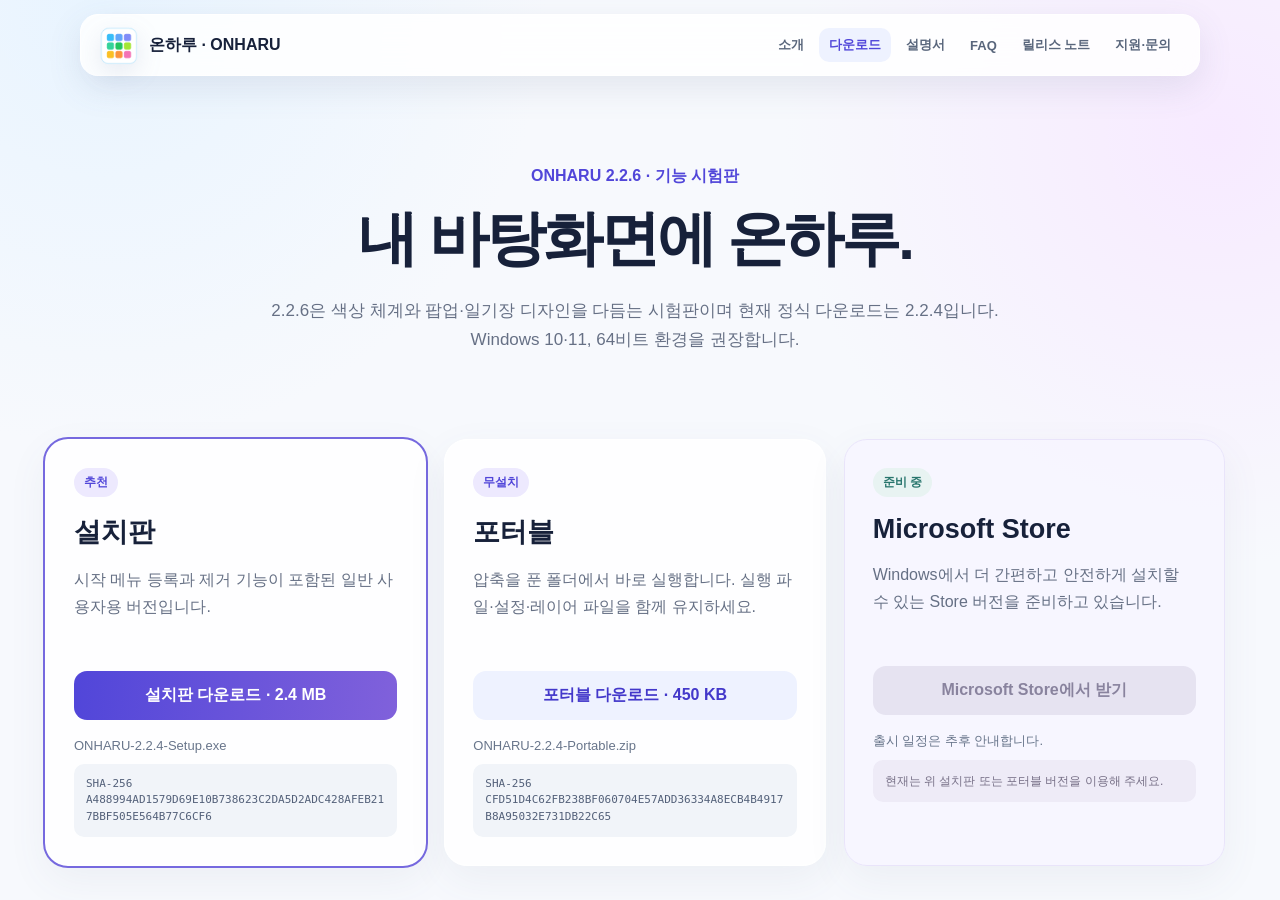
==== commit 09fa14c4: "Publish ONHARU 2.2.6 test source" ====
--- a/Distribution/ONHARU-DOWNLOAD.html
+++ b/Distribution/ONHARU-DOWNLOAD.html
@@ -1,12 +1,13 @@
 <!doctype html>
 <html lang="ko"><head><meta charset="utf-8"><meta name="viewport" content="width=device-width,initial-scale=1">
-<title>온하루 ONHARU — 다운로드</title><meta name="description" content="Windows용 바탕화면 달력 ONHARU 2.2.3 설치판과 포터블 버전 다운로드">
+<title>온하루 ONHARU — 다운로드</title><meta name="description" content="Windows용 바탕화면 달력 ONHARU 2.2.4 정식판과 2.2.6 시험판 다운로드">
 <style>:root{--ink:#17213a;--muted:#667085;--line:#dfe5f1;--indigo:#5146d9;--paper:#f7f9fd}*{box-sizing:border-box}body{margin:0;font-family:"Pretendard","Noto Sans KR","Segoe UI",sans-serif;color:var(--ink);background:radial-gradient(circle at 8% 0,#e8f4ff 0,transparent 30%),radial-gradient(circle at 95% 15%,#f7eaff 0,transparent 30%),var(--paper)}a{color:inherit}.wrap{width:min(1180px,calc(100% - 36px));margin:auto}.hero{text-align:center;padding:76px 0 42px}.eyebrow{color:var(--indigo);font-weight:800}.hero h1{font-size:clamp(38px,6vw,60px);letter-spacing:-.05em;margin:12px 0}.hero p{color:var(--muted);font-size:17px;line-height:1.7}.downloads{display:grid;grid-template-columns:repeat(3,minmax(0,1fr));gap:18px;margin:25px auto 70px}.card{background:#ffffffdb;border:1px solid #fff;border-radius:23px;padding:28px;box-shadow:0 14px 40px #53618412;transition:.2s ease}.card.downloading{transform:translateY(-4px);box-shadow:0 18px 46px #5146d926}.card.recommend{outline:2px solid #7669df}.card.upcoming{background:#f7f5ffcc;border-color:#e9e4fa}.badge{display:inline-block;padding:6px 10px;border-radius:999px;background:#ede9fe;color:#5146d9;font-size:12px;font-weight:800}.card.upcoming .badge{background:#e8f3f2;color:#28756d}.card h2{margin:17px 0 8px;font-size:27px}.card p{color:var(--muted);line-height:1.7;min-height:82px}.button{display:block;margin:23px 0 16px;padding:14px;border-radius:13px;text-align:center;text-decoration:none;background:linear-gradient(95deg,#5146d9,#8061db);color:white;font-weight:850;transition:.2s ease}.button:hover{transform:translateY(-2px);box-shadow:0 10px 25px #5146d933}.button.started{background:linear-gradient(95deg,#318b80,#52b8c8);box-shadow:none}.secondary{background:#eef2ff;color:#4338ca}.button.disabled{background:#e6e3f1;color:#89839e;cursor:not-allowed;box-shadow:none}.meta{font-size:13px;color:#68758b}.hash{display:block;margin-top:10px;padding:12px;background:#f1f4f9;border-radius:10px;overflow-wrap:anywhere;font:11px/1.5 Consolas,monospace;color:#536079}.availability{display:block;margin-top:10px;padding:12px;border-radius:10px;background:#eeebf7;color:#777087;font-size:12px;line-height:1.5}.notice{margin-bottom:85px;padding:25px 28px;background:#fff7e7;border:1px solid #f3dfae;border-radius:18px}.notice h2{font-size:18px;margin:0 0 8px}.notice p,.notice li{color:#6f6249;line-height:1.75;font-size:14px}.notice ol{margin:12px 0;padding-left:22px}.notice code{padding:2px 5px;border-radius:5px;background:#fff;font-size:12px}.notice a{color:#6854c9;font-weight:800}.download-toast{position:fixed;z-index:1100;right:26px;bottom:26px;max-width:360px;padding:17px 20px;border:1px solid #fff;border-radius:17px;background:#17213aeb;color:#fff;box-shadow:0 16px 45px #17213a40;opacity:0;transform:translateY(18px);pointer-events:none;transition:.25s ease}.download-toast.show{opacity:1;transform:none}.download-toast strong{display:block;margin-bottom:4px}.download-toast span{color:#cbd5e1;font-size:13px}footer{padding:25px 0 40px;border-top:1px solid var(--line);color:#7a869b;font-size:12px;display:flex;justify-content:space-between}@media(max-width:900px){.downloads{grid-template-columns:1fr 1fr}.card p{min-height:55px}}@media(max-width:680px){.downloads{grid-template-columns:1fr}.hero{padding-top:48px}.card p{min-height:0}.download-toast{right:14px;bottom:14px;left:14px}}</style><link rel="stylesheet" href="ONHARU-SITE.css"></head>
 <body><header class="site-header"><div class="site-header-inner"><a class="site-brand" href="ONHARU-FEATURES.html"><img class="site-logo" src="onharu-icon.png" alt="">온하루 · ONHARU</a><nav class="site-nav" aria-label="주요 메뉴"><a href="ONHARU-FEATURES.html">소개</a><a href="ONHARU-DOWNLOAD.html" aria-current="page">다운로드</a><a href="ONHARU-GUIDE.html">설명서</a><a href="ONHARU-FAQ.html">FAQ</a><a href="ONHARU-RELEASES.html">릴리스 노트</a><a href="ONHARU-SUPPORT.html">지원·문의</a></nav></div></header><div class="site-scroll">
-<main class="wrap"><section class="hero"><div class="eyebrow">ONHARU 2.2.3 · WINDOWS</div><h1>내 바탕화면에 온하루.</h1><p>현재 기본 기능은 광고 없이 무료로 사용할 수 있습니다.<br>Windows 10·11, 64비트 환경을 권장합니다.</p></section>
+<main class="wrap"><section class="hero"><div class="eyebrow">ONHARU 2.2.6 · 기능 시험판</div><h1>내 바탕화면에 온하루.</h1><p>2.2.6은 색상 체계와 팝업·일기장 디자인을 다듬는 시험판이며 현재 정식 다운로드는 2.2.4입니다.<br>Windows 10·11, 64비트 환경을 권장합니다.</p></section>
 <section class="downloads"><article class="card recommend"><span class="badge">추천</span><h2>설치판</h2><p>시작 메뉴 등록과 제거 기능이 포함된 일반 사용자용 버전입니다.</p><a class="button" data-file="setup" href="downloads/ONHARU-2.2.4-Setup.exe" download>설치판 다운로드 · 2.4 MB</a><span class="meta">ONHARU-2.2.4-Setup.exe</span><code class="hash">SHA-256<br>A488994AD1579D69E10B738623C2DA5D2ADC428AFEB217BBF505E564B77C6CF6</code></article>
 <article class="card"><span class="badge">무설치</span><h2>포터블</h2><p>압축을 푼 폴더에서 바로 실행합니다. 실행 파일·설정·레이어 파일을 함께 유지하세요.</p><a class="button secondary" data-file="portable" href="downloads/ONHARU-2.2.4-Portable.zip" download>포터블 다운로드 · 450 KB</a><span class="meta">ONHARU-2.2.4-Portable.zip</span><code class="hash">SHA-256<br>CFD51D4C62FB238BF060704E57ADD36334A8ECB4B4917B8A95032E731DB22C65</code></article>
 <article class="card upcoming"><span class="badge">준비 중</span><h2>Microsoft Store</h2><p>Windows에서 더 간편하고 안전하게 설치할 수 있는 Store 버전을 준비하고 있습니다.</p><span class="button disabled" aria-disabled="true">Microsoft Store에서 받기</span><span class="meta">출시 일정은 추후 안내합니다.</span><span class="availability">현재는 위 설치판 또는 포터블 버전을 이용해 주세요.</span></article></section><div class="download-toast" role="status" aria-live="polite"><strong>다운로드를 시작했습니다.</strong><span>브라우저의 다운로드 목록에서 파일을 확인하세요.</span></div>
+<section class="notice"><h2>출시 예정 · ONHARU 2.2.6 시험판</h2><p>파스텔·블랙 색상 조합, 상세 카드와 공통 팝업, 검색·시간표·일기장 UI를 정돈하고 일기 선택 삭제·기분·한 줄 요약 저장을 추가했습니다. <strong>아직 정식판이나 자동 업데이트 대상이 아닙니다.</strong></p><p><a class="button" data-file="test-2.2.6-setup" href="downloads/ONHARU-2.2.6-Test-Setup.exe?v=20260831-1" download>2.2.6 시험용 설치판 · 2.4 MB</a><code class="hash">SHA-256<br>FEABAA7065713FD4A1D888709B83D6F43F49D264C2DFE900B5882F35209C653B</code></p><p><a class="button secondary" data-file="test-2.2.6-portable" href="downloads/ONHARU-2.2.6-Test-Portable.zip?v=20260831-1" download>2.2.6 시험용 포터블 · 487 KB</a><code class="hash">SHA-256<br>F92E73AF607D7001590BB8127FAA8903DAB192FCFA9F8A2FE5934018B7DAF3A4</code></p></section>
 <section class="notice"><h2>ONHARU 2.2.4 안정화 버전</h2><p>일정 드래그 이동·복사, 상세 카드 정렬·접기, 색상 대비와 혼합 DPI 동작을 보완했습니다. 기존 일정·설정·Google 연결·일기·시간표 데이터는 유지됩니다.</p><h2>Windows에서 ‘알 수 없는 게시자’가 표시될 수 있습니다.</h2><p>현재 설치 파일에는 유료 코드 서명이 적용되지 않았습니다. 반드시 이 페이지에서 받은 공식 파일인지 먼저 확인하세요.</p><ol><li>파일 이름이 <strong>ONHARU-2.2.4-Setup.exe</strong>인지 확인합니다.</li><li>Windows 보호 화면에서 <strong>추가 정보</strong>를 누르고, 파일 출처가 맞을 때만 <strong>실행</strong>을 선택합니다.</li><li>더 정확히 확인하려면 PowerShell에서 <code>Get-FileHash .\ONHARU-2.2.4-Setup.exe</code>를 실행해 위 SHA-256 값과 비교합니다.</li></ol><p>일정·설정·연동 정보와 자동 백업은 <code>%LOCALAPPDATA%\Onharu</code>에 저장됩니다. 업데이트 후에도 유지됩니다. 설치부터 차근차근 보려면 <a href="ONHARU-GUIDE.html#install">사용설명서</a>를 확인하세요.</p></section></main>
 
 <footer class="site-footer"><div class="site-footer-inner"><span>MADE BY JUAN.HJLEE · ONHARU</span><span class="site-footer-meta"><a href="ONHARU-TERMS.html">이용약관</a><span>·</span>
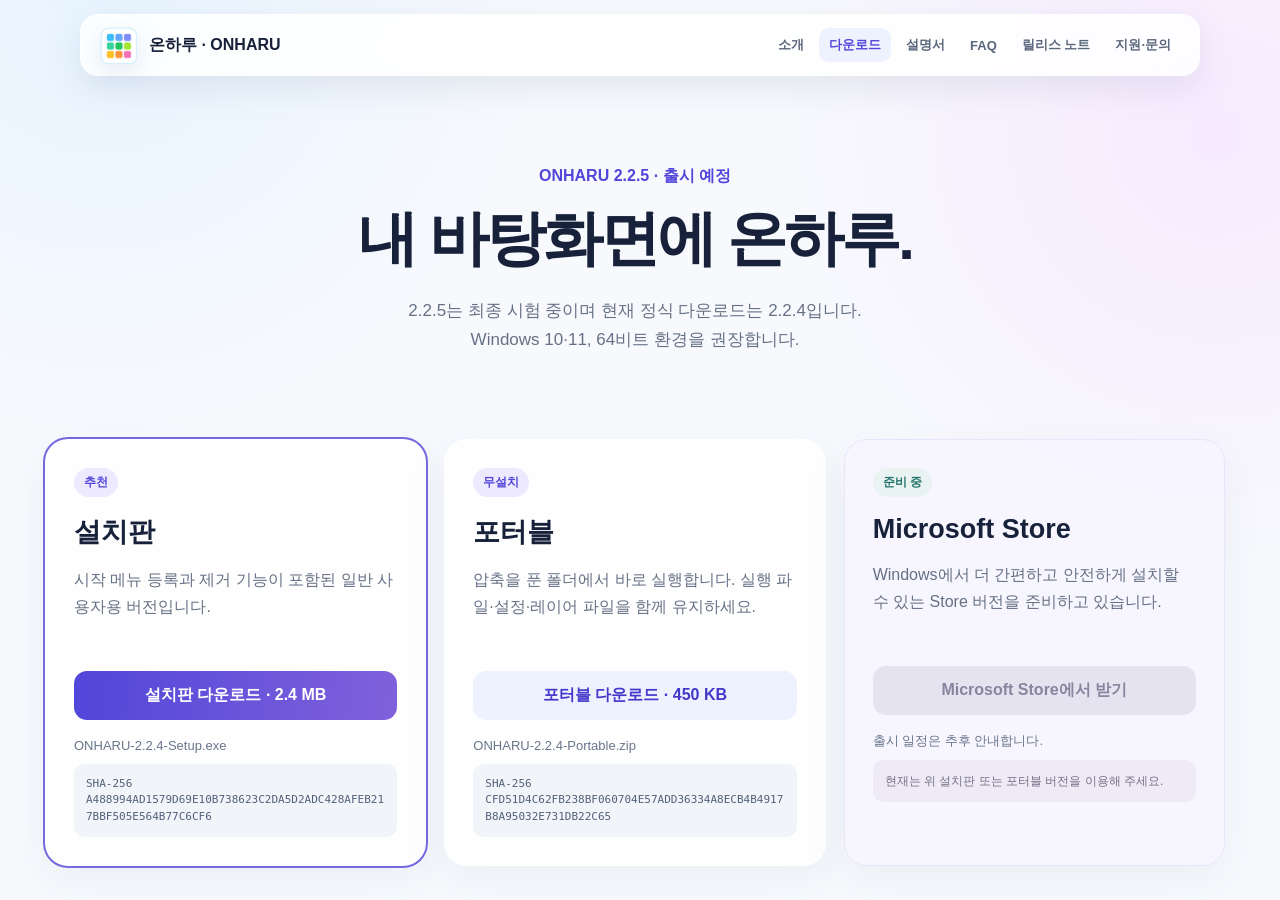
==== commit 2f29a509: "Release ONHARU 2.2.5 - Fixed-layer input: sidebar group headers, incomplete-todo rows, alarm window " ====
--- a/Distribution/ONHARU-DOWNLOAD.html
+++ b/Distribution/ONHARU-DOWNLOAD.html
@@ -1,13 +1,13 @@
 <!doctype html>
 <html lang="ko"><head><meta charset="utf-8"><meta name="viewport" content="width=device-width,initial-scale=1">
-<title>온하루 ONHARU — 다운로드</title><meta name="description" content="Windows용 바탕화면 달력 ONHARU 2.2.4 정식판과 2.2.6 시험판 다운로드">
+<title>온하루 ONHARU — 다운로드</title><meta name="description" content="Windows용 바탕화면 달력 ONHARU 2.2.4 정식판과 2.2.5 시험판 다운로드">
 <style>:root{--ink:#17213a;--muted:#667085;--line:#dfe5f1;--indigo:#5146d9;--paper:#f7f9fd}*{box-sizing:border-box}body{margin:0;font-family:"Pretendard","Noto Sans KR","Segoe UI",sans-serif;color:var(--ink);background:radial-gradient(circle at 8% 0,#e8f4ff 0,transparent 30%),radial-gradient(circle at 95% 15%,#f7eaff 0,transparent 30%),var(--paper)}a{color:inherit}.wrap{width:min(1180px,calc(100% - 36px));margin:auto}.hero{text-align:center;padding:76px 0 42px}.eyebrow{color:var(--indigo);font-weight:800}.hero h1{font-size:clamp(38px,6vw,60px);letter-spacing:-.05em;margin:12px 0}.hero p{color:var(--muted);font-size:17px;line-height:1.7}.downloads{display:grid;grid-template-columns:repeat(3,minmax(0,1fr));gap:18px;margin:25px auto 70px}.card{background:#ffffffdb;border:1px solid #fff;border-radius:23px;padding:28px;box-shadow:0 14px 40px #53618412;transition:.2s ease}.card.downloading{transform:translateY(-4px);box-shadow:0 18px 46px #5146d926}.card.recommend{outline:2px solid #7669df}.card.upcoming{background:#f7f5ffcc;border-color:#e9e4fa}.badge{display:inline-block;padding:6px 10px;border-radius:999px;background:#ede9fe;color:#5146d9;font-size:12px;font-weight:800}.card.upcoming .badge{background:#e8f3f2;color:#28756d}.card h2{margin:17px 0 8px;font-size:27px}.card p{color:var(--muted);line-height:1.7;min-height:82px}.button{display:block;margin:23px 0 16px;padding:14px;border-radius:13px;text-align:center;text-decoration:none;background:linear-gradient(95deg,#5146d9,#8061db);color:white;font-weight:850;transition:.2s ease}.button:hover{transform:translateY(-2px);box-shadow:0 10px 25px #5146d933}.button.started{background:linear-gradient(95deg,#318b80,#52b8c8);box-shadow:none}.secondary{background:#eef2ff;color:#4338ca}.button.disabled{background:#e6e3f1;color:#89839e;cursor:not-allowed;box-shadow:none}.meta{font-size:13px;color:#68758b}.hash{display:block;margin-top:10px;padding:12px;background:#f1f4f9;border-radius:10px;overflow-wrap:anywhere;font:11px/1.5 Consolas,monospace;color:#536079}.availability{display:block;margin-top:10px;padding:12px;border-radius:10px;background:#eeebf7;color:#777087;font-size:12px;line-height:1.5}.notice{margin-bottom:85px;padding:25px 28px;background:#fff7e7;border:1px solid #f3dfae;border-radius:18px}.notice h2{font-size:18px;margin:0 0 8px}.notice p,.notice li{color:#6f6249;line-height:1.75;font-size:14px}.notice ol{margin:12px 0;padding-left:22px}.notice code{padding:2px 5px;border-radius:5px;background:#fff;font-size:12px}.notice a{color:#6854c9;font-weight:800}.download-toast{position:fixed;z-index:1100;right:26px;bottom:26px;max-width:360px;padding:17px 20px;border:1px solid #fff;border-radius:17px;background:#17213aeb;color:#fff;box-shadow:0 16px 45px #17213a40;opacity:0;transform:translateY(18px);pointer-events:none;transition:.25s ease}.download-toast.show{opacity:1;transform:none}.download-toast strong{display:block;margin-bottom:4px}.download-toast span{color:#cbd5e1;font-size:13px}footer{padding:25px 0 40px;border-top:1px solid var(--line);color:#7a869b;font-size:12px;display:flex;justify-content:space-between}@media(max-width:900px){.downloads{grid-template-columns:1fr 1fr}.card p{min-height:55px}}@media(max-width:680px){.downloads{grid-template-columns:1fr}.hero{padding-top:48px}.card p{min-height:0}.download-toast{right:14px;bottom:14px;left:14px}}</style><link rel="stylesheet" href="ONHARU-SITE.css"></head>
 <body><header class="site-header"><div class="site-header-inner"><a class="site-brand" href="ONHARU-FEATURES.html"><img class="site-logo" src="onharu-icon.png" alt="">온하루 · ONHARU</a><nav class="site-nav" aria-label="주요 메뉴"><a href="ONHARU-FEATURES.html">소개</a><a href="ONHARU-DOWNLOAD.html" aria-current="page">다운로드</a><a href="ONHARU-GUIDE.html">설명서</a><a href="ONHARU-FAQ.html">FAQ</a><a href="ONHARU-RELEASES.html">릴리스 노트</a><a href="ONHARU-SUPPORT.html">지원·문의</a></nav></div></header><div class="site-scroll">
-<main class="wrap"><section class="hero"><div class="eyebrow">ONHARU 2.2.6 · 기능 시험판</div><h1>내 바탕화면에 온하루.</h1><p>2.2.6은 색상 체계와 팝업·일기장 디자인을 다듬는 시험판이며 현재 정식 다운로드는 2.2.4입니다.<br>Windows 10·11, 64비트 환경을 권장합니다.</p></section>
+<main class="wrap"><section class="hero"><div class="eyebrow">ONHARU 2.2.5 · 출시 예정</div><h1>내 바탕화면에 온하루.</h1><p>2.2.5는 최종 시험 중이며 현재 정식 다운로드는 2.2.4입니다.<br>Windows 10·11, 64비트 환경을 권장합니다.</p></section>
 <section class="downloads"><article class="card recommend"><span class="badge">추천</span><h2>설치판</h2><p>시작 메뉴 등록과 제거 기능이 포함된 일반 사용자용 버전입니다.</p><a class="button" data-file="setup" href="downloads/ONHARU-2.2.4-Setup.exe" download>설치판 다운로드 · 2.4 MB</a><span class="meta">ONHARU-2.2.4-Setup.exe</span><code class="hash">SHA-256<br>A488994AD1579D69E10B738623C2DA5D2ADC428AFEB217BBF505E564B77C6CF6</code></article>
 <article class="card"><span class="badge">무설치</span><h2>포터블</h2><p>압축을 푼 폴더에서 바로 실행합니다. 실행 파일·설정·레이어 파일을 함께 유지하세요.</p><a class="button secondary" data-file="portable" href="downloads/ONHARU-2.2.4-Portable.zip" download>포터블 다운로드 · 450 KB</a><span class="meta">ONHARU-2.2.4-Portable.zip</span><code class="hash">SHA-256<br>CFD51D4C62FB238BF060704E57ADD36334A8ECB4B4917B8A95032E731DB22C65</code></article>
 <article class="card upcoming"><span class="badge">준비 중</span><h2>Microsoft Store</h2><p>Windows에서 더 간편하고 안전하게 설치할 수 있는 Store 버전을 준비하고 있습니다.</p><span class="button disabled" aria-disabled="true">Microsoft Store에서 받기</span><span class="meta">출시 일정은 추후 안내합니다.</span><span class="availability">현재는 위 설치판 또는 포터블 버전을 이용해 주세요.</span></article></section><div class="download-toast" role="status" aria-live="polite"><strong>다운로드를 시작했습니다.</strong><span>브라우저의 다운로드 목록에서 파일을 확인하세요.</span></div>
-<section class="notice"><h2>출시 예정 · ONHARU 2.2.6 시험판</h2><p>파스텔·블랙 색상 조합, 상세 카드와 공통 팝업, 검색·시간표·일기장 UI를 정돈하고 일기 선택 삭제·기분·한 줄 요약 저장을 추가했습니다. <strong>아직 정식판이나 자동 업데이트 대상이 아닙니다.</strong></p><p><a class="button" data-file="test-2.2.6-setup" href="downloads/ONHARU-2.2.6-Test-Setup.exe?v=20260831-1" download>2.2.6 시험용 설치판 · 2.4 MB</a><code class="hash">SHA-256<br>FEABAA7065713FD4A1D888709B83D6F43F49D264C2DFE900B5882F35209C653B</code></p><p><a class="button secondary" data-file="test-2.2.6-portable" href="downloads/ONHARU-2.2.6-Test-Portable.zip?v=20260831-1" download>2.2.6 시험용 포터블 · 487 KB</a><code class="hash">SHA-256<br>F92E73AF607D7001590BB8127FAA8903DAB192FCFA9F8A2FE5934018B7DAF3A4</code></p></section>
+<section class="notice"><h2>출시 예정 · ONHARU 2.2.5 시험판</h2><p>KBO 경기의 로컬·Google 저장 위치 선택과 중복 방지, 선택형 Google Tasks 동기화, 고정 상태 주차 선택·인쇄, 업데이트 후 창 위치 복원과 설치 전 레이어 자동 종료를 최종 확인하고 있습니다. <strong>아직 정식판이나 자동 업데이트 대상이 아닙니다.</strong></p><p><a class="button" data-file="test-2.2.5-setup" href="downloads/ONHARU-2.2.5-Test-Setup.exe?v=20260827-9" download>2.2.5 시험용 설치판 · 2.4 MB</a><code class="hash">SHA-256<br>1DC988726861FCBE844DF67B76806DBC3F0B4003ADB738F5D49ADD7C6C546B74</code></p><p><a class="button secondary" data-file="test-2.2.5-portable" href="downloads/ONHARU-2.2.5-Test-Portable.zip?v=20260827-9" download>2.2.5 시험용 포터블 · 454 KB</a><code class="hash">SHA-256<br>984156908477B8C5FAAEE8FBB9BF7565995658B43D17EC8B01B6CDC369C0A5F8</code></p></section>
 <section class="notice"><h2>ONHARU 2.2.4 안정화 버전</h2><p>일정 드래그 이동·복사, 상세 카드 정렬·접기, 색상 대비와 혼합 DPI 동작을 보완했습니다. 기존 일정·설정·Google 연결·일기·시간표 데이터는 유지됩니다.</p><h2>Windows에서 ‘알 수 없는 게시자’가 표시될 수 있습니다.</h2><p>현재 설치 파일에는 유료 코드 서명이 적용되지 않았습니다. 반드시 이 페이지에서 받은 공식 파일인지 먼저 확인하세요.</p><ol><li>파일 이름이 <strong>ONHARU-2.2.4-Setup.exe</strong>인지 확인합니다.</li><li>Windows 보호 화면에서 <strong>추가 정보</strong>를 누르고, 파일 출처가 맞을 때만 <strong>실행</strong>을 선택합니다.</li><li>더 정확히 확인하려면 PowerShell에서 <code>Get-FileHash .\ONHARU-2.2.4-Setup.exe</code>를 실행해 위 SHA-256 값과 비교합니다.</li></ol><p>일정·설정·연동 정보와 자동 백업은 <code>%LOCALAPPDATA%\Onharu</code>에 저장됩니다. 업데이트 후에도 유지됩니다. 설치부터 차근차근 보려면 <a href="ONHARU-GUIDE.html#install">사용설명서</a>를 확인하세요.</p></section></main>
 
 <footer class="site-footer"><div class="site-footer-inner"><span>MADE BY JUAN.HJLEE · ONHARU</span><span class="site-footer-meta"><a href="ONHARU-TERMS.html">이용약관</a><span>·</span>
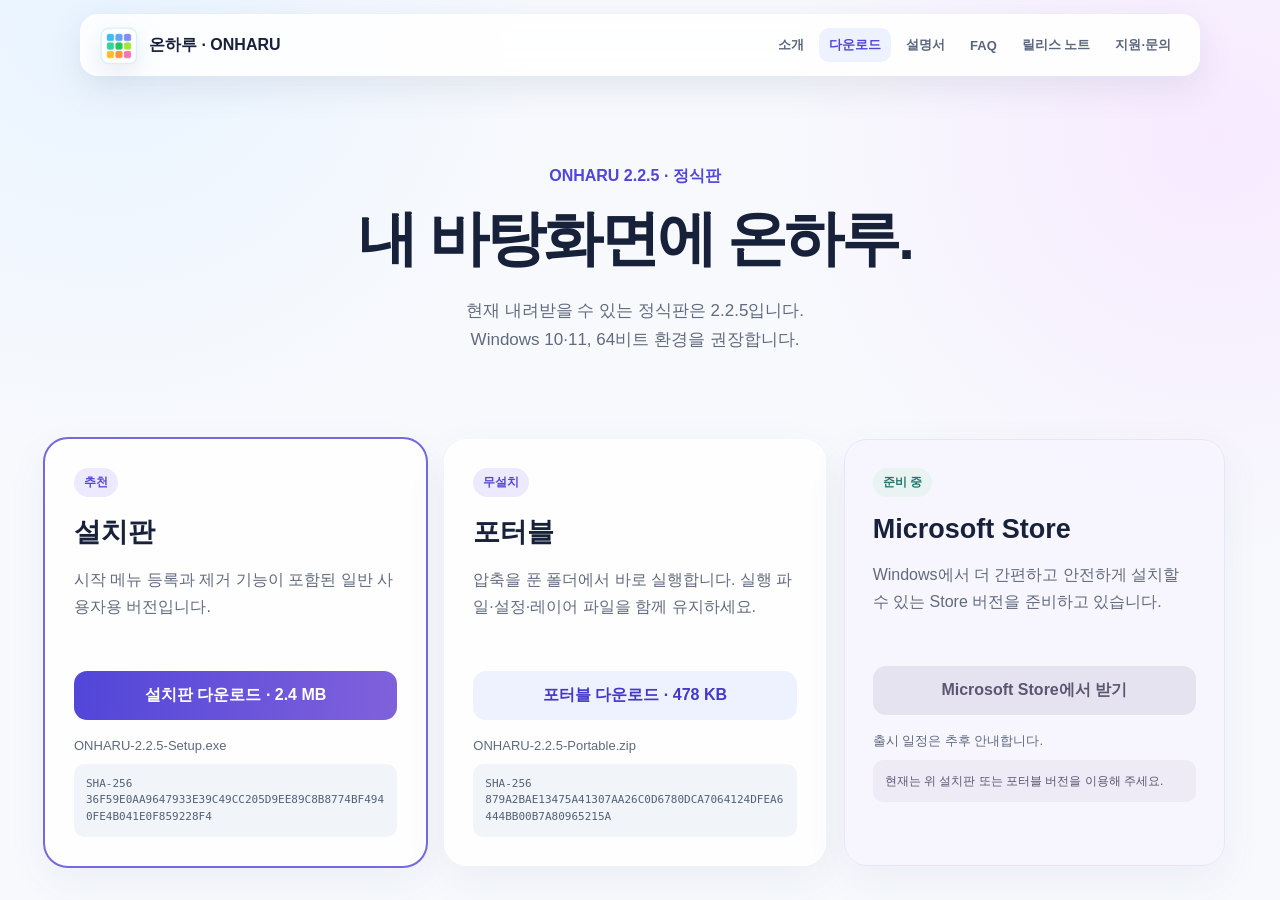
==== commit 564a3e2d: "Sync 2.2.5 deployment records and published site copies" ====
--- a/Distribution/ONHARU-DOWNLOAD.html
+++ b/Distribution/ONHARU-DOWNLOAD.html
@@ -1,16 +1,15 @@
 <!doctype html>
 <html lang="ko"><head><meta charset="utf-8"><meta name="viewport" content="width=device-width,initial-scale=1">
-<title>온하루 ONHARU — 다운로드</title><meta name="description" content="Windows용 바탕화면 달력 ONHARU 2.2.4 정식판과 2.2.5 시험판 다운로드">
-<style>:root{--ink:#17213a;--muted:#667085;--line:#dfe5f1;--indigo:#5146d9;--paper:#f7f9fd}*{box-sizing:border-box}body{margin:0;font-family:"Pretendard","Noto Sans KR","Segoe UI",sans-serif;color:var(--ink);background:radial-gradient(circle at 8% 0,#e8f4ff 0,transparent 30%),radial-gradient(circle at 95% 15%,#f7eaff 0,transparent 30%),var(--paper)}a{color:inherit}.wrap{width:min(1180px,calc(100% - 36px));margin:auto}.hero{text-align:center;padding:76px 0 42px}.eyebrow{color:var(--indigo);font-weight:800}.hero h1{font-size:clamp(38px,6vw,60px);letter-spacing:-.05em;margin:12px 0}.hero p{color:var(--muted);font-size:17px;line-height:1.7}.downloads{display:grid;grid-template-columns:repeat(3,minmax(0,1fr));gap:18px;margin:25px auto 70px}.card{background:#ffffffdb;border:1px solid #fff;border-radius:23px;padding:28px;box-shadow:0 14px 40px #53618412;transition:.2s ease}.card.downloading{transform:translateY(-4px);box-shadow:0 18px 46px #5146d926}.card.recommend{outline:2px solid #7669df}.card.upcoming{background:#f7f5ffcc;border-color:#e9e4fa}.badge{display:inline-block;padding:6px 10px;border-radius:999px;background:#ede9fe;color:#5146d9;font-size:12px;font-weight:800}.card.upcoming .badge{background:#e8f3f2;color:#28756d}.card h2{margin:17px 0 8px;font-size:27px}.card p{color:var(--muted);line-height:1.7;min-height:82px}.button{display:block;margin:23px 0 16px;padding:14px;border-radius:13px;text-align:center;text-decoration:none;background:linear-gradient(95deg,#5146d9,#8061db);color:white;font-weight:850;transition:.2s ease}.button:hover{transform:translateY(-2px);box-shadow:0 10px 25px #5146d933}.button.started{background:linear-gradient(95deg,#318b80,#52b8c8);box-shadow:none}.secondary{background:#eef2ff;color:#4338ca}.button.disabled{background:#e6e3f1;color:#89839e;cursor:not-allowed;box-shadow:none}.meta{font-size:13px;color:#68758b}.hash{display:block;margin-top:10px;padding:12px;background:#f1f4f9;border-radius:10px;overflow-wrap:anywhere;font:11px/1.5 Consolas,monospace;color:#536079}.availability{display:block;margin-top:10px;padding:12px;border-radius:10px;background:#eeebf7;color:#777087;font-size:12px;line-height:1.5}.notice{margin-bottom:85px;padding:25px 28px;background:#fff7e7;border:1px solid #f3dfae;border-radius:18px}.notice h2{font-size:18px;margin:0 0 8px}.notice p,.notice li{color:#6f6249;line-height:1.75;font-size:14px}.notice ol{margin:12px 0;padding-left:22px}.notice code{padding:2px 5px;border-radius:5px;background:#fff;font-size:12px}.notice a{color:#6854c9;font-weight:800}.download-toast{position:fixed;z-index:1100;right:26px;bottom:26px;max-width:360px;padding:17px 20px;border:1px solid #fff;border-radius:17px;background:#17213aeb;color:#fff;box-shadow:0 16px 45px #17213a40;opacity:0;transform:translateY(18px);pointer-events:none;transition:.25s ease}.download-toast.show{opacity:1;transform:none}.download-toast strong{display:block;margin-bottom:4px}.download-toast span{color:#cbd5e1;font-size:13px}footer{padding:25px 0 40px;border-top:1px solid var(--line);color:#7a869b;font-size:12px;display:flex;justify-content:space-between}@media(max-width:900px){.downloads{grid-template-columns:1fr 1fr}.card p{min-height:55px}}@media(max-width:680px){.downloads{grid-template-columns:1fr}.hero{padding-top:48px}.card p{min-height:0}.download-toast{right:14px;bottom:14px;left:14px}}</style><link rel="stylesheet" href="ONHARU-SITE.css"></head>
+<title>온하루 ONHARU — 다운로드</title><meta name="description" content="Windows용 바탕화면 달력 ONHARU 2.2.5 정식판 다운로드">
+<style>:root{--ink:#17213a;--muted:#616a7e;--line:#dfe5f1;--indigo:#5146d9;--paper:#f7f9fd}*{box-sizing:border-box}body{margin:0;font-family:"Pretendard","Noto Sans KR","Segoe UI",sans-serif;color:var(--ink);background:radial-gradient(circle at 8% 0,#e8f4ff 0,transparent 30%),radial-gradient(circle at 95% 15%,#f7eaff 0,transparent 30%),var(--paper)}a{color:inherit}.wrap{width:min(1180px,calc(100% - 36px));margin:auto}.hero{text-align:center;padding:76px 0 42px}.eyebrow{color:var(--indigo);font-weight:800}.hero h1{font-size:clamp(38px,6vw,60px);letter-spacing:-.05em;margin:12px 0}.hero p{color:var(--muted);font-size:17px;line-height:1.7}.downloads{display:grid;grid-template-columns:repeat(3,minmax(0,1fr));gap:18px;margin:25px auto 70px}.card{background:#ffffffdb;border:1px solid #fff;border-radius:23px;padding:28px;box-shadow:0 14px 40px #53618412;transition:.2s ease}.card.downloading{transform:translateY(-4px);box-shadow:0 18px 46px #5146d926}.card.recommend{outline:2px solid #7669df}.card.upcoming{background:#f7f5ffcc;border-color:#e9e4fa}.badge{display:inline-block;padding:6px 10px;border-radius:999px;background:#ede9fe;color:#5146d9;font-size:12px;font-weight:800}.card.upcoming .badge{background:#e8f3f2;color:#28756d}.card h2{margin:17px 0 8px;font-size:27px}.card p{color:var(--muted);line-height:1.7;min-height:82px}.button{display:block;margin:23px 0 16px;padding:14px;border-radius:13px;text-align:center;text-decoration:none;background:linear-gradient(95deg,#5146d9,#8061db);color:white;font-weight:850;transition:.2s ease}.button:hover{transform:translateY(-2px);box-shadow:0 10px 25px #5146d933}.button.started{background:linear-gradient(95deg,#318b80,#52b8c8);box-shadow:none}.secondary{background:#eef2ff;color:#4338ca}.button.disabled{background:#e6e3f1;color:#5d5673;cursor:not-allowed;box-shadow:none}.meta{font-size:13px;color:#5e6a7e}.hash{display:block;margin-top:10px;padding:12px;background:#f1f4f9;border-radius:10px;overflow-wrap:anywhere;font:11px/1.5 Consolas,monospace;color:#536079}.availability{display:block;margin-top:10px;padding:12px;border-radius:10px;background:#eeebf7;color:#5c5670;font-size:12px;line-height:1.5}.notice{margin-bottom:85px;padding:25px 28px;background:#fff7e7;border:1px solid #f3dfae;border-radius:18px}.notice h2{font-size:18px;margin:0 0 8px}.notice p,.notice li{color:#6f6249;line-height:1.75;font-size:14px}.notice ol{margin:12px 0;padding-left:22px}.notice code{padding:2px 5px;border-radius:5px;background:#fff;font-size:12px}.notice a:not(.button){color:#6854c9;font-weight:800}.download-toast{position:fixed;z-index:1100;right:26px;bottom:26px;max-width:360px;padding:17px 20px;border:1px solid #fff;border-radius:17px;background:#17213aeb;color:#fff;box-shadow:0 16px 45px #17213a40;opacity:0;transform:translateY(18px);pointer-events:none;transition:.25s ease}.download-toast.show{opacity:1;transform:none}.download-toast strong{display:block;margin-bottom:4px}.download-toast span{color:#cbd5e1;font-size:13px}footer{padding:25px 0 40px;border-top:1px solid var(--line);color:#5b6678;font-size:12px;display:flex;justify-content:space-between}@media(max-width:900px){.downloads{grid-template-columns:1fr 1fr}.card p{min-height:55px}}@media(max-width:680px){.downloads{grid-template-columns:1fr}.hero{padding-top:48px}.card p{min-height:0}.download-toast{right:14px;bottom:14px;left:14px}}</style><link rel="stylesheet" href="ONHARU-SITE.css"></head>
 <body><header class="site-header"><div class="site-header-inner"><a class="site-brand" href="ONHARU-FEATURES.html"><img class="site-logo" src="onharu-icon.png" alt="">온하루 · ONHARU</a><nav class="site-nav" aria-label="주요 메뉴"><a href="ONHARU-FEATURES.html">소개</a><a href="ONHARU-DOWNLOAD.html" aria-current="page">다운로드</a><a href="ONHARU-GUIDE.html">설명서</a><a href="ONHARU-FAQ.html">FAQ</a><a href="ONHARU-RELEASES.html">릴리스 노트</a><a href="ONHARU-SUPPORT.html">지원·문의</a></nav></div></header><div class="site-scroll">
-<main class="wrap"><section class="hero"><div class="eyebrow">ONHARU 2.2.5 · 출시 예정</div><h1>내 바탕화면에 온하루.</h1><p>2.2.5는 최종 시험 중이며 현재 정식 다운로드는 2.2.4입니다.<br>Windows 10·11, 64비트 환경을 권장합니다.</p></section>
-<section class="downloads"><article class="card recommend"><span class="badge">추천</span><h2>설치판</h2><p>시작 메뉴 등록과 제거 기능이 포함된 일반 사용자용 버전입니다.</p><a class="button" data-file="setup" href="downloads/ONHARU-2.2.4-Setup.exe" download>설치판 다운로드 · 2.4 MB</a><span class="meta">ONHARU-2.2.4-Setup.exe</span><code class="hash">SHA-256<br>A488994AD1579D69E10B738623C2DA5D2ADC428AFEB217BBF505E564B77C6CF6</code></article>
-<article class="card"><span class="badge">무설치</span><h2>포터블</h2><p>압축을 푼 폴더에서 바로 실행합니다. 실행 파일·설정·레이어 파일을 함께 유지하세요.</p><a class="button secondary" data-file="portable" href="downloads/ONHARU-2.2.4-Portable.zip" download>포터블 다운로드 · 450 KB</a><span class="meta">ONHARU-2.2.4-Portable.zip</span><code class="hash">SHA-256<br>CFD51D4C62FB238BF060704E57ADD36334A8ECB4B4917B8A95032E731DB22C65</code></article>
+<main class="wrap"><section class="hero"><div class="eyebrow">ONHARU 2.2.5 · 정식판</div><h1>내 바탕화면에 온하루.</h1><p>현재 내려받을 수 있는 정식판은 2.2.5입니다.<br>Windows 10·11, 64비트 환경을 권장합니다.</p></section>
+<section class="downloads"><article class="card recommend"><span class="badge">추천</span><h2>설치판</h2><p>시작 메뉴 등록과 제거 기능이 포함된 일반 사용자용 버전입니다.</p><a class="button" data-file="setup" href="downloads/ONHARU-2.2.5-Setup.exe?v=20260903-2" download>설치판 다운로드 · 2.4 MB</a><span class="meta">ONHARU-2.2.5-Setup.exe</span><code class="hash">SHA-256<br>36F59E0AA9647933E39C49CC205D9EE89C8B8774BF4940FE4B041E0F859228F4</code></article>
+<article class="card"><span class="badge">무설치</span><h2>포터블</h2><p>압축을 푼 폴더에서 바로 실행합니다. 실행 파일·설정·레이어 파일을 함께 유지하세요.</p><a class="button secondary" data-file="portable" href="downloads/ONHARU-2.2.5-Portable.zip?v=20260903-2" download>포터블 다운로드 · 478 KB</a><span class="meta">ONHARU-2.2.5-Portable.zip</span><code class="hash">SHA-256<br>879A2BAE13475A41307AA26C0D6780DCA7064124DFEA6444BB00B7A80965215A</code></article>
 <article class="card upcoming"><span class="badge">준비 중</span><h2>Microsoft Store</h2><p>Windows에서 더 간편하고 안전하게 설치할 수 있는 Store 버전을 준비하고 있습니다.</p><span class="button disabled" aria-disabled="true">Microsoft Store에서 받기</span><span class="meta">출시 일정은 추후 안내합니다.</span><span class="availability">현재는 위 설치판 또는 포터블 버전을 이용해 주세요.</span></article></section><div class="download-toast" role="status" aria-live="polite"><strong>다운로드를 시작했습니다.</strong><span>브라우저의 다운로드 목록에서 파일을 확인하세요.</span></div>
-<section class="notice"><h2>출시 예정 · ONHARU 2.2.5 시험판</h2><p>KBO 경기의 로컬·Google 저장 위치 선택과 중복 방지, 선택형 Google Tasks 동기화, 고정 상태 주차 선택·인쇄, 업데이트 후 창 위치 복원과 설치 전 레이어 자동 종료를 최종 확인하고 있습니다. <strong>아직 정식판이나 자동 업데이트 대상이 아닙니다.</strong></p><p><a class="button" data-file="test-2.2.5-setup" href="downloads/ONHARU-2.2.5-Test-Setup.exe?v=20260827-9" download>2.2.5 시험용 설치판 · 2.4 MB</a><code class="hash">SHA-256<br>1DC988726861FCBE844DF67B76806DBC3F0B4003ADB738F5D49ADD7C6C546B74</code></p><p><a class="button secondary" data-file="test-2.2.5-portable" href="downloads/ONHARU-2.2.5-Test-Portable.zip?v=20260827-9" download>2.2.5 시험용 포터블 · 454 KB</a><code class="hash">SHA-256<br>984156908477B8C5FAAEE8FBB9BF7565995658B43D17EC8B01B6CDC369C0A5F8</code></p></section>
-<section class="notice"><h2>ONHARU 2.2.4 안정화 버전</h2><p>일정 드래그 이동·복사, 상세 카드 정렬·접기, 색상 대비와 혼합 DPI 동작을 보완했습니다. 기존 일정·설정·Google 연결·일기·시간표 데이터는 유지됩니다.</p><h2>Windows에서 ‘알 수 없는 게시자’가 표시될 수 있습니다.</h2><p>현재 설치 파일에는 유료 코드 서명이 적용되지 않았습니다. 반드시 이 페이지에서 받은 공식 파일인지 먼저 확인하세요.</p><ol><li>파일 이름이 <strong>ONHARU-2.2.4-Setup.exe</strong>인지 확인합니다.</li><li>Windows 보호 화면에서 <strong>추가 정보</strong>를 누르고, 파일 출처가 맞을 때만 <strong>실행</strong>을 선택합니다.</li><li>더 정확히 확인하려면 PowerShell에서 <code>Get-FileHash .\ONHARU-2.2.4-Setup.exe</code>를 실행해 위 SHA-256 값과 비교합니다.</li></ol><p>일정·설정·연동 정보와 자동 백업은 <code>%LOCALAPPDATA%\Onharu</code>에 저장됩니다. 업데이트 후에도 유지됩니다. 설치부터 차근차근 보려면 <a href="ONHARU-GUIDE.html#install">사용설명서</a>를 확인하세요.</p></section></main>
+<section class="notice"><h2>ONHARU 2.2.5 안정화 버전</h2><p>고정 화면에서 동작하지 않던 그룹 접기·일정 열기·알람 창을 바로잡고, 블랙 스킨의 더보기 팝업 가독성과 상세 패널의 흔들림을 정리했습니다. 기존 일정·설정·Google 연결·일기·시간표 데이터는 유지됩니다. 자세한 내용은 <a href="ONHARU-RELEASES.html">릴리스 노트</a>에서 확인하세요.</p><h2>Windows에서 ‘알 수 없는 게시자’가 표시될 수 있습니다.</h2><p>현재 설치 파일에는 유료 코드 서명이 적용되지 않았습니다. 반드시 이 페이지에서 받은 공식 파일인지 먼저 확인하세요.</p><ol><li>파일 이름이 <strong>ONHARU-2.2.5-Setup.exe</strong>인지 확인합니다.</li><li>Windows 보호 화면에서 <strong>추가 정보</strong>를 누르고, 파일 출처가 맞을 때만 <strong>실행</strong>을 선택합니다.</li><li>더 정확히 확인하려면 PowerShell에서 <code>Get-FileHash .\ONHARU-2.2.5-Setup.exe</code>를 실행해 위 SHA-256 값과 비교합니다.</li></ol><p>일정·설정·연동 정보와 자동 백업은 <code>%LOCALAPPDATA%\Onharu</code>에 저장됩니다. 업데이트 후에도 유지됩니다. 설치부터 차근차근 보려면 <a href="ONHARU-GUIDE.html#install">사용설명서</a>를 확인하세요.</p></section></main>
 
 <footer class="site-footer"><div class="site-footer-inner"><span>MADE BY JUAN.HJLEE · ONHARU</span><span class="site-footer-meta"><a href="ONHARU-TERMS.html">이용약관</a><span>·</span>
 <a href="ONHARU-PRIVACY.html">개인정보처리방침</a><span>·</span><span>© 2026 ONHARU</span></span></div></footer>
-</div><script>const toast=document.querySelector('.download-toast');document.querySelectorAll('.button[download]').forEach(button=>button.addEventListener('click',()=>{new Image().src=`download-hit.gif?file=${button.dataset.file}&v=${Date.now()}`;document.querySelectorAll('.card').forEach(card=>card.classList.remove('downloading'));button.closest('.card').classList.add('downloading');const label=button.textContent;button.classList.add('started');button.textContent='다운로드 시작됨 ✓';toast.classList.add('show');clearTimeout(window.downloadNotice);window.downloadNotice=setTimeout(()=>{button.classList.remove('started');button.textContent=label;button.closest('.card').classList.remove('downloading');toast.classList.remove('show')},4000)}));</script></body></html>
+</div><script>const toast=document.querySelector('.download-toast');document.querySelectorAll('.button[download]').forEach(button=>button.addEventListener('click',()=>{new Image().src=`download-hit.gif?file=${button.dataset.file}&v=${Date.now()}`;document.querySelectorAll('.card').forEach(card=>card.classList.remove('downloading'));const card=button.closest('.card');if(card)card.classList.add('downloading');const label=button.textContent;button.classList.add('started');button.textContent='다운로드 시작됨 ✓';toast.classList.add('show');clearTimeout(window.downloadNotice);window.downloadNotice=setTimeout(()=>{button.classList.remove('started');button.textContent=label;if(card)card.classList.remove('downloading');toast.classList.remove('show')},4000)}));</script></body></html>
 
--- a/Distribution/ONHARU-SITE.css
+++ b/Distribution/ONHARU-SITE.css
@@ -4,7 +4,7 @@
 .site-brand{display:flex;align-items:center;gap:11px;flex:0 0 auto;color:#17213a;font-weight:850;text-decoration:none}
 .site-logo{display:block;width:39px;height:39px;object-fit:contain;filter:drop-shadow(0 8px 12px #6574a024)}
 .site-nav{display:flex;align-items:center;gap:5px;overflow-x:auto;scrollbar-width:none}.site-nav::-webkit-scrollbar{display:none}.site-nav a{padding:8px 10px;border-radius:10px;color:#59667c;font-size:13px;font-weight:750;text-decoration:none;white-space:nowrap}.site-nav a:hover,.site-nav a[aria-current=page]{background:#eef2ff;color:#5146d9}
-.site-footer{width:100%;padding:25px 18px 40px;border-top:1px solid #dfe5f1;color:#7a869b;font-size:12px}.site-footer-inner{width:min(1120px,100%);margin:auto;display:flex;align-items:center;justify-content:space-between;gap:18px}.site-footer-meta{display:flex;align-items:center;justify-content:flex-end;flex-wrap:wrap;gap:8px}.site-footer a{color:#7a869b;text-decoration:none}.site-footer a:hover{color:#5146d9;text-decoration:underline;text-underline-offset:3px}
+.site-footer{width:100%;padding:25px 18px 40px;border-top:1px solid #dfe5f1;color:#5b6678;font-size:12px}.site-footer-inner{width:min(1120px,100%);margin:auto;display:flex;align-items:center;justify-content:space-between;gap:18px}.site-footer-meta{display:flex;align-items:center;justify-content:flex-end;flex-wrap:wrap;gap:8px}.site-footer a{color:#5b6678;text-decoration:none}.site-footer a:hover{color:#5146d9;text-decoration:underline;text-underline-offset:3px}
 .site-scroll{position:fixed;inset:90px 0 0;overflow-y:scroll;overflow-x:hidden;scrollbar-gutter:stable;scrollbar-width:thin;scrollbar-color:#8679df #edf3fb}
 .site-scroll::-webkit-scrollbar{width:13px}.site-scroll::-webkit-scrollbar-track{background:linear-gradient(#f0f5fc,#f8effa);border-radius:999px}.site-scroll::-webkit-scrollbar-thumb{min-height:54px;border:3px solid transparent;border-radius:999px;background:linear-gradient(180deg,#7568da,#a56dce,#67bfc2) border-box}.site-scroll::-webkit-scrollbar-thumb:hover{background:linear-gradient(180deg,#5f53c9,#9360bc,#4eaaae) border-box}
 @media(max-width:620px){.site-header{top:8px;padding:0 8px}.site-header-inner{height:58px;padding:0 11px;border-radius:15px;gap:8px}.site-brand{font-size:0;gap:0;flex:0 0 auto}.site-logo{transform:scale(.9)}.site-nav{gap:0;min-width:0}.site-nav a{padding:8px 9px;font-size:12px}.site-scroll{inset:76px 0 0}.site-scroll::-webkit-scrollbar{width:9px}.site-footer{padding:22px 18px 30px}.site-footer-inner{align-items:flex-start;flex-direction:column;gap:8px}}
